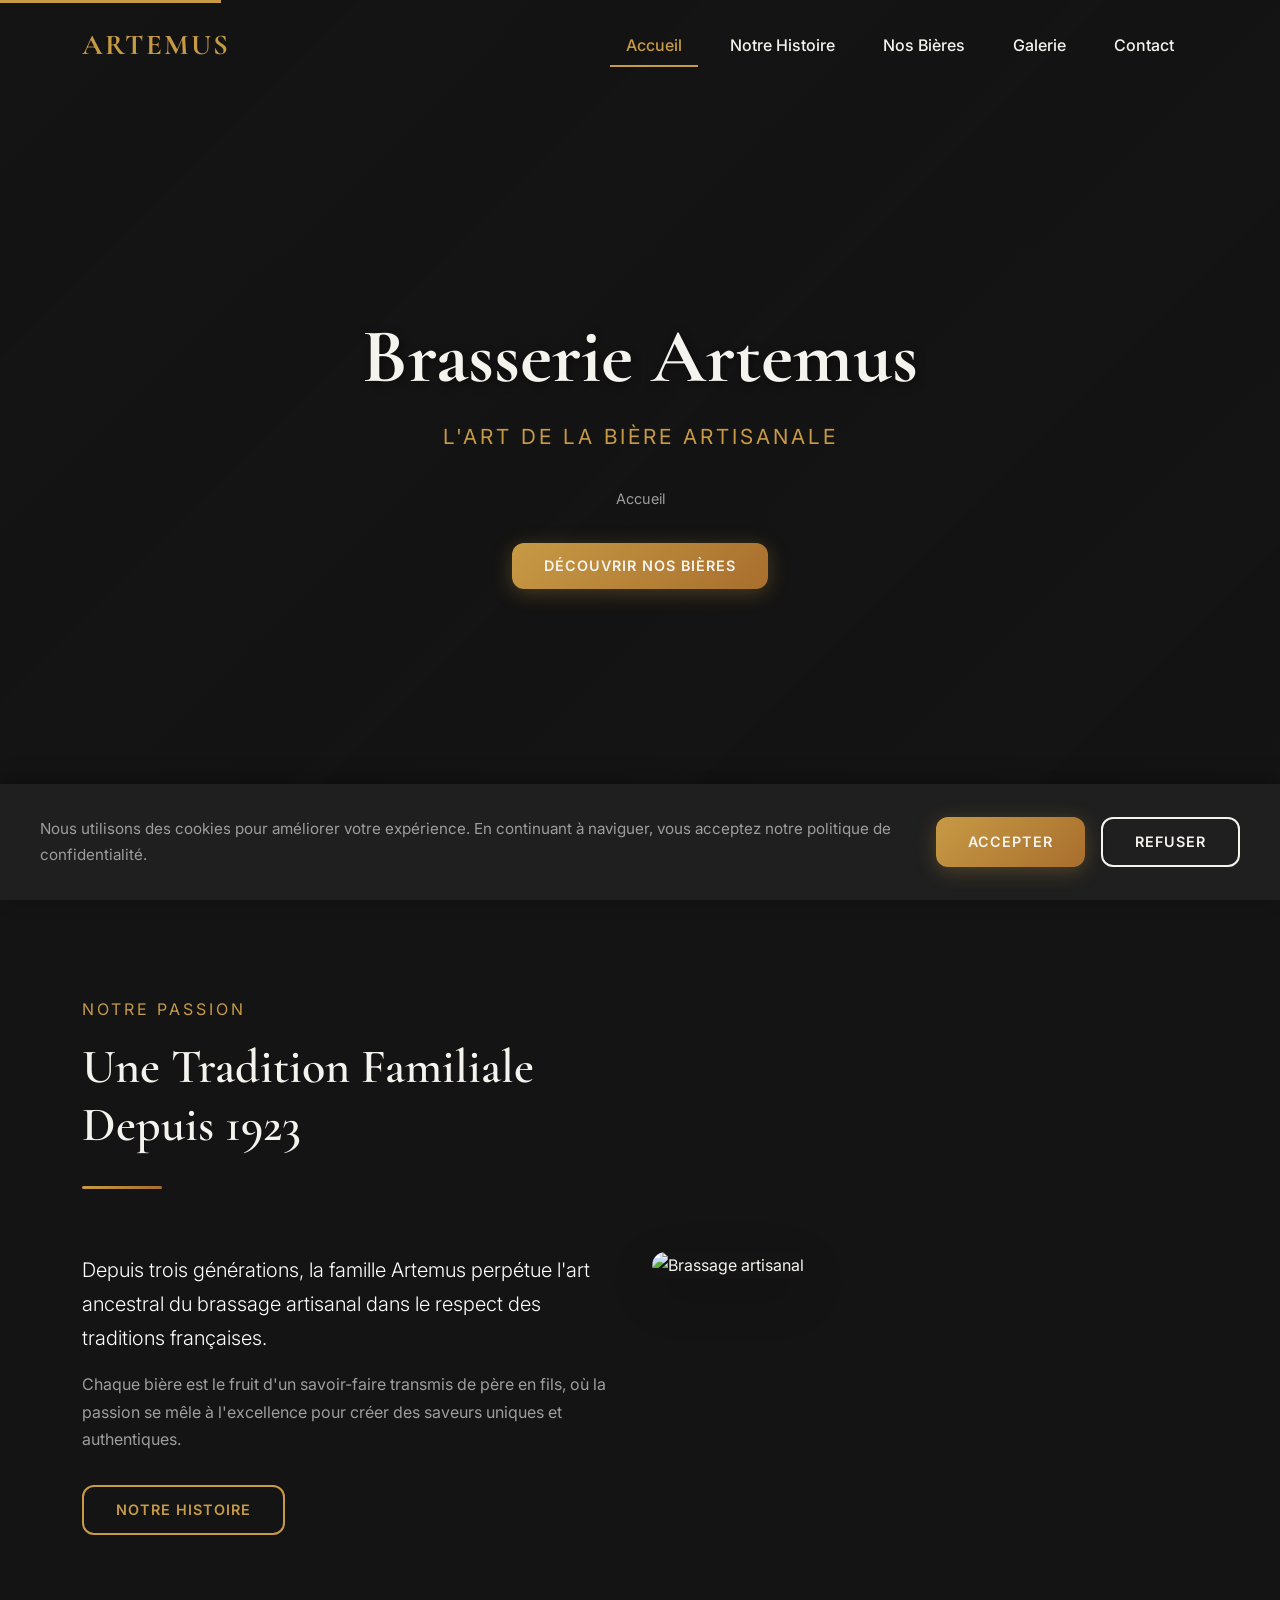
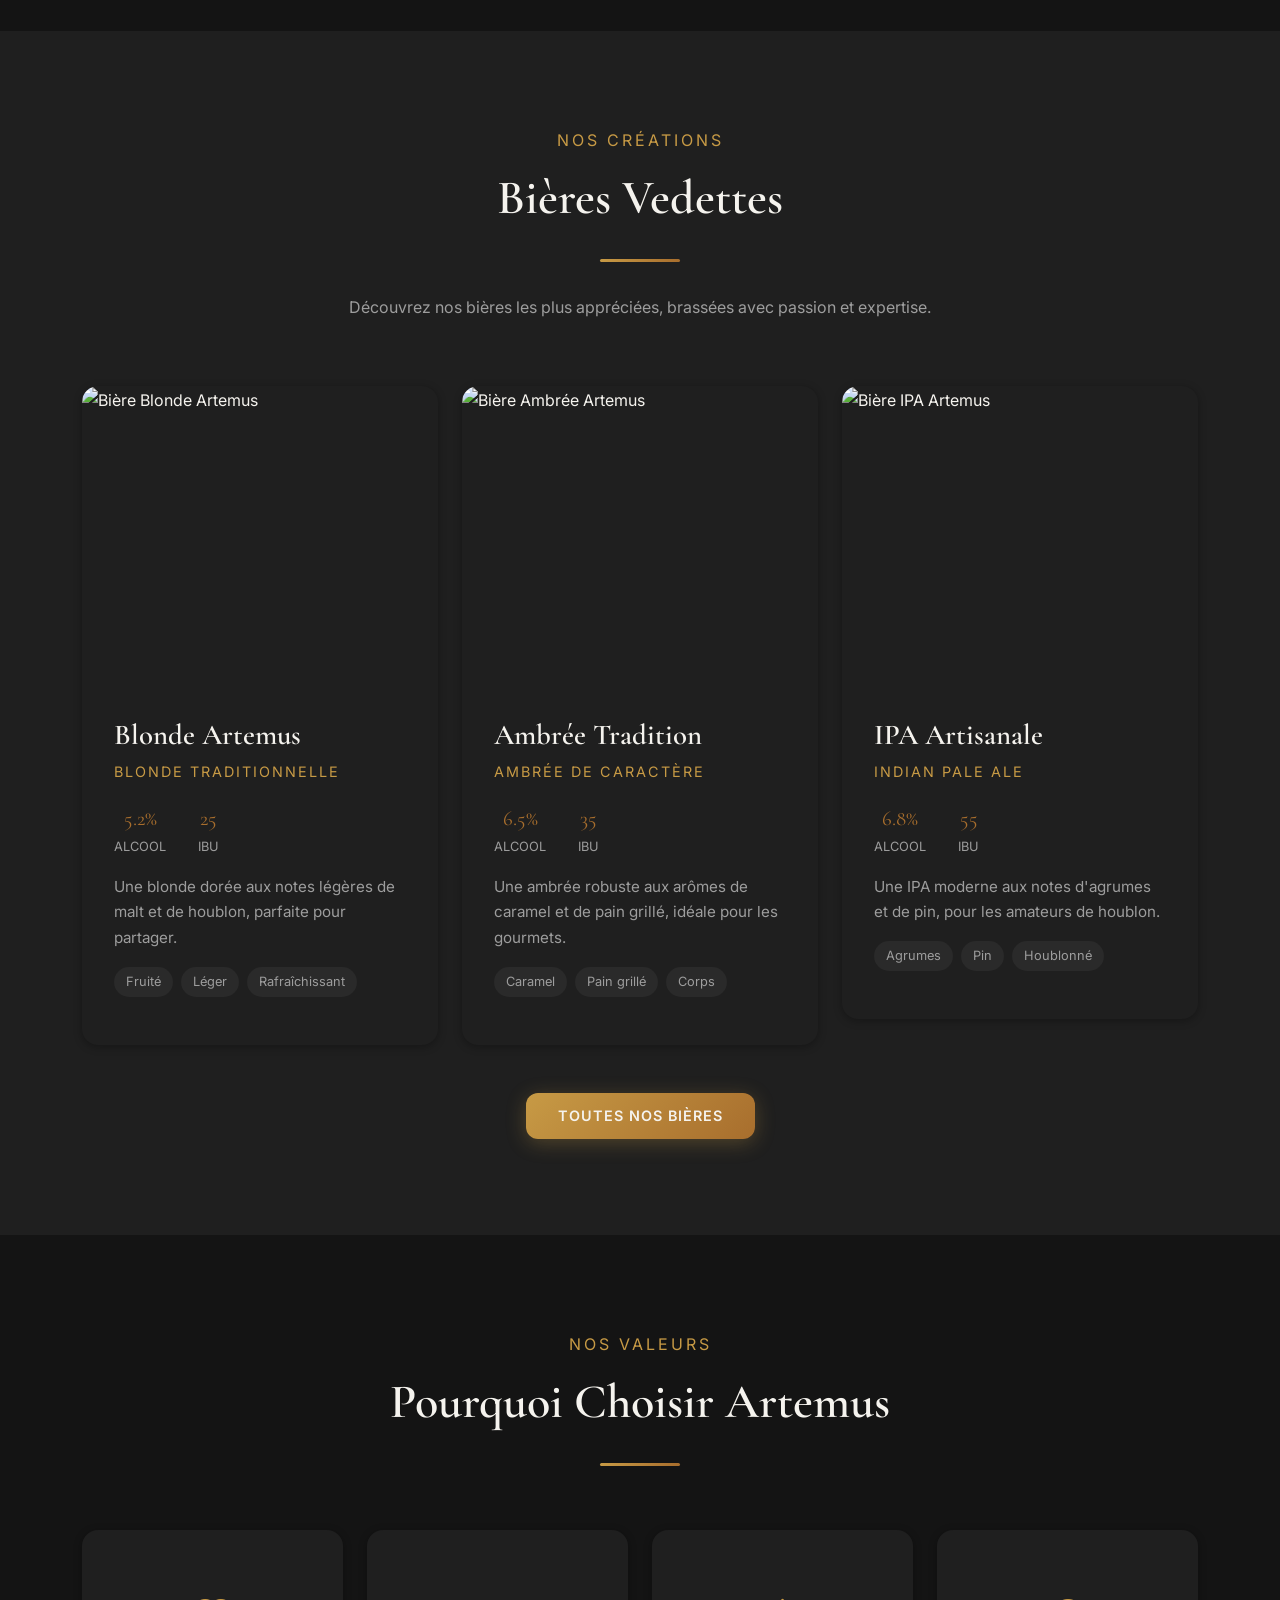
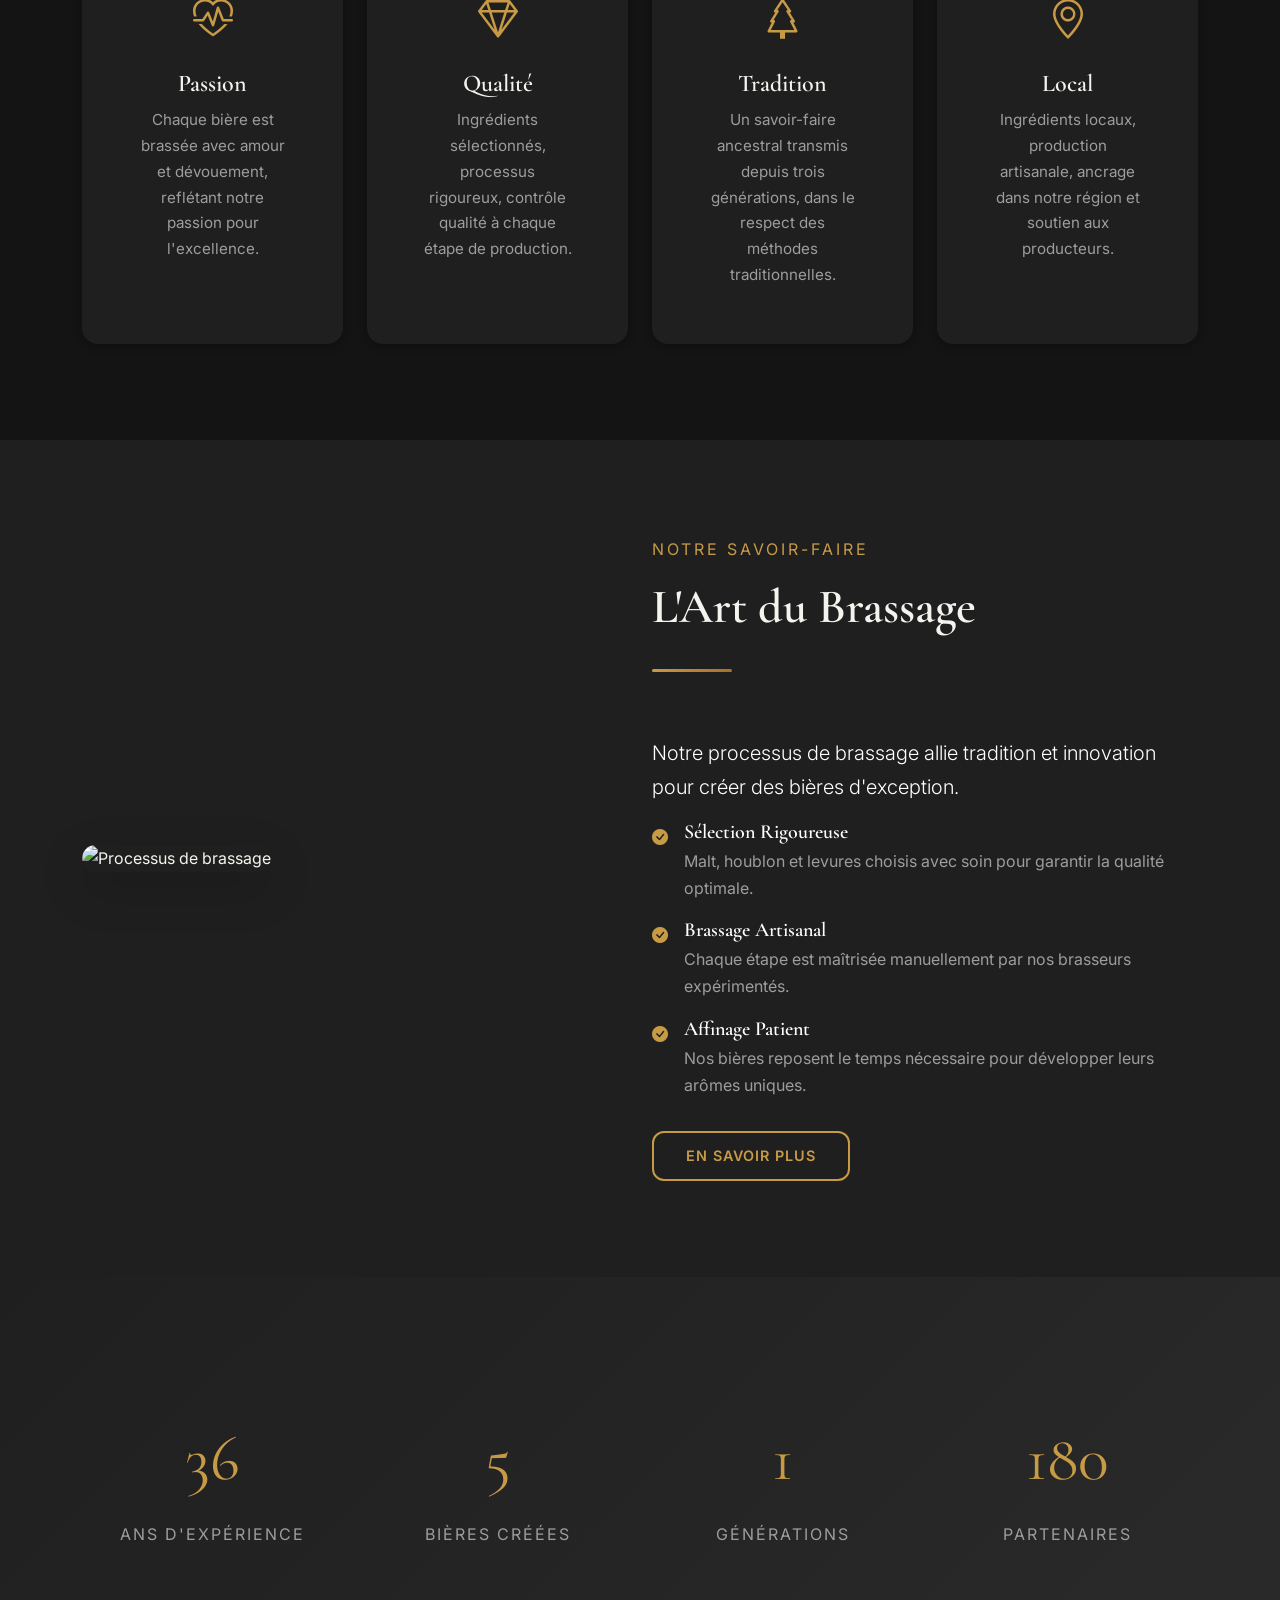
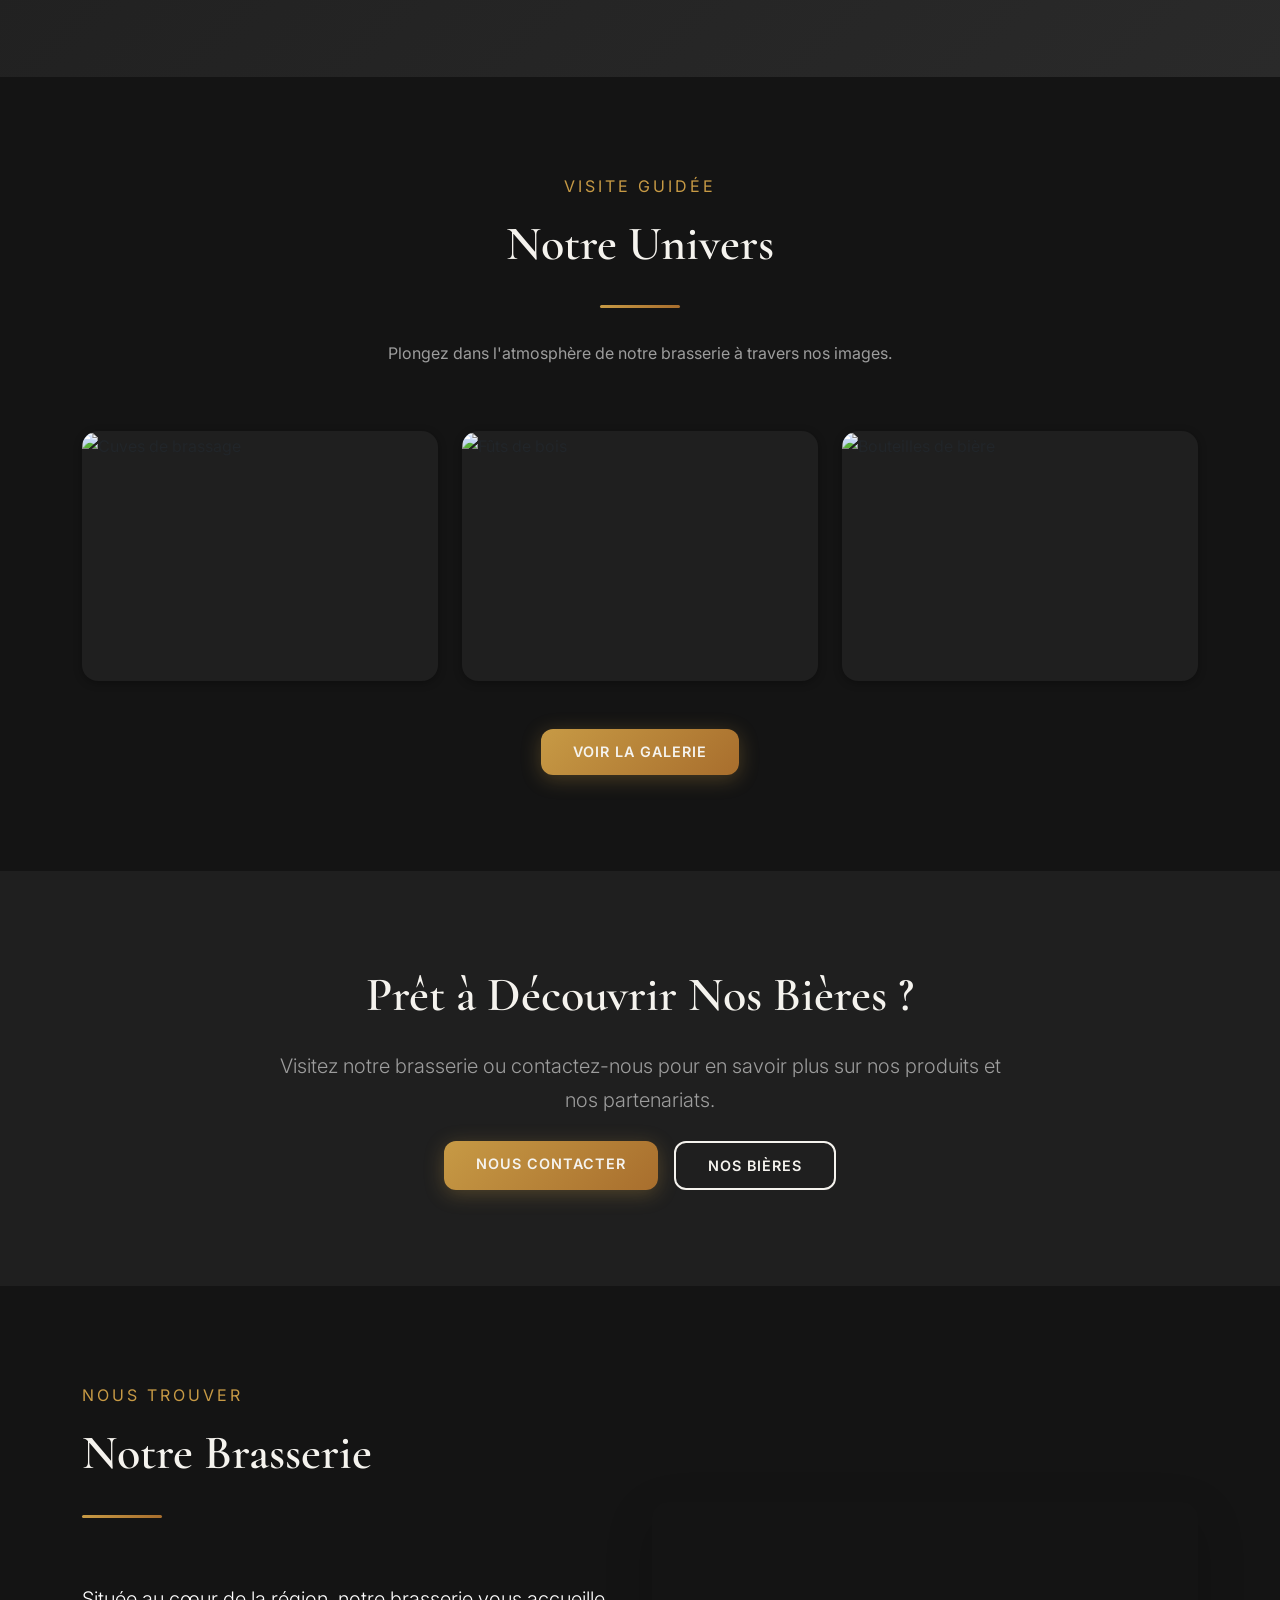
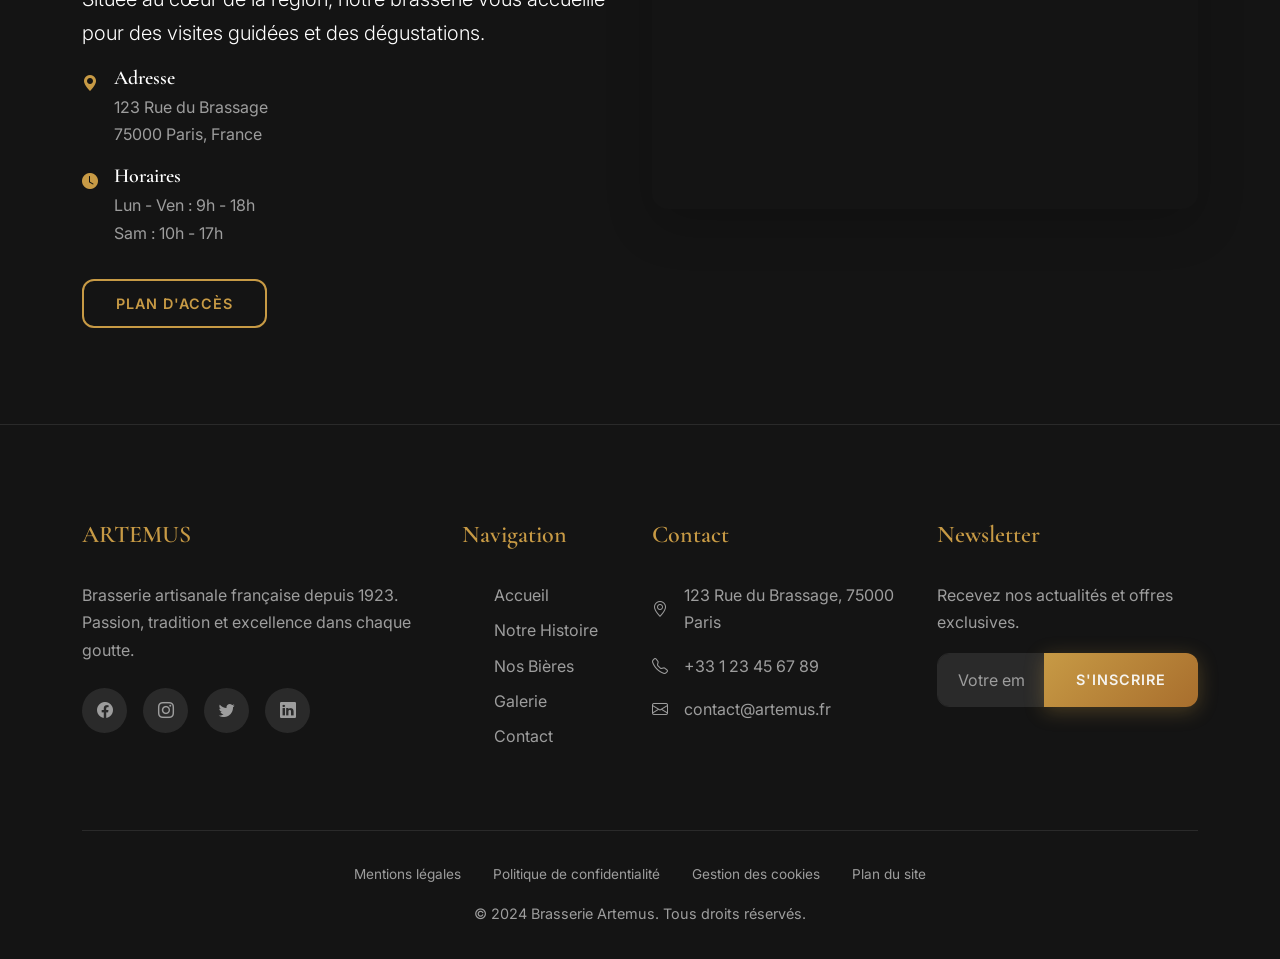
==== index.html @ e6c9dc38 "first commit" ====
<!DOCTYPE html>
<html lang="fr">
<head>
    <meta charset="UTF-8">
    <meta name="viewport" content="width=device-width, initial-scale=1.0">
    <meta name="description" content="Brasserie Artemus - Brasserie artisanale française familiale. Découvrez nos bières craft brassées avec passion depuis trois générations.">
    <meta name="keywords" content="brasserie artisanale, bière française, craft beer, bière artisanale, brasserie familiale">
    <meta name="author" content="Brasserie Artemus">
    
    <!-- Open Graph -->
    <meta property="og:title" content="Brasserie Artemus - L'Art de la Bière Artisanale">
    <meta property="og:description" content="Découvrez nos bières artisanales brassées avec passion depuis trois générations dans le respect de la tradition française.">
    <meta property="og:type" content="website">
    <meta property="og:url" content="https://www.brasserie-artemus.fr">
    <meta property="og:image" content="https://www.brasserie-artemus.fr/images/og-image.jpg">
    
    <!-- Twitter Card -->
    <meta name="twitter:card" content="summary_large_image">
    <meta name="twitter:title" content="Brasserie Artemus - L'Art de la Bière Artisanale">
    <meta name="twitter:description" content="Découvrez nos bières artisanales brassées avec passion depuis trois générations.">
    
    <title>Brasserie Artemus - L'Art de la Bière Artisanale</title>
    
    <!-- Google Fonts -->
    <link rel="preconnect" href="https://fonts.googleapis.com">
    <link rel="preconnect" href="https://fonts.gstatic.com" crossorigin>
    <link href="https://fonts.googleapis.com/css2?family=Cormorant+Garamond:wght@400;500;600;700&family=Inter:wght@300;400;500;600&display=swap" rel="stylesheet">
    
    <!-- Bootstrap 5 CSS -->
    <link href="https://cdn.jsdelivr.net/npm/bootstrap@5.3.2/dist/css/bootstrap.min.css" rel="stylesheet">
    
    <!-- Bootstrap Icons -->
    <link rel="stylesheet" href="https://cdn.jsdelivr.net/npm/bootstrap-icons@1.11.1/font/bootstrap-icons.css">
    
    <!-- AOS Animation Library -->
    <link href="https://unpkg.com/aos@2.3.1/dist/aos.css" rel="stylesheet">
    
    <!-- Custom CSS -->
    <link rel="stylesheet" href="css/styles.css">
</head>
<body>
    <!-- Skip to content for accessibility -->
    <a href="#main-content" class="skip-link">Aller au contenu principal</a>
    
    <!-- Loading Overlay -->
    <div class="loading-overlay">
        <div class="loading-spinner"></div>
    </div>
    
    <!-- Navigation -->
    <nav class="navbar navbar-expand-lg navbar-transparent">
        <div class="container">
            <a class="navbar-brand" href="index.html">ARTEMUS</a>
            <button class="navbar-toggler" type="button" data-bs-toggle="collapse" data-bs-target="#navbarNav" aria-controls="navbarNav" aria-expanded="false" aria-label="Toggle navigation">
                <i class="bi bi-list fs-2"></i>
            </button>
            <div class="collapse navbar-collapse" id="navbarNav">
                <ul class="navbar-nav ms-auto">
                    <li class="nav-item">
                        <a class="nav-link active" href="index.html">Accueil</a>
                    </li>
                    <li class="nav-item">
                        <a class="nav-link" href="pages/notre-histoire.html">Notre Histoire</a>
                    </li>
                    <li class="nav-item">
                        <a class="nav-link" href="pages/nos-bieres.html">Nos Bières</a>
                    </li>
                    <li class="nav-item">
                        <a class="nav-link" href="pages/galerie.html">Galerie</a>
                    </li>
                    <li class="nav-item">
                        <a class="nav-link" href="pages/contact.html">Contact</a>
                    </li>
                </ul>
            </div>
        </div>
    </nav>
    
    <!-- Hero Section -->
    <section class="hero" style="background-image: url('https://images.unsplash.com/photo-1558642452-9d2a7deb7f62?w=1920&q=80');" data-aos="fade-in">
        <div class="hero-overlay"></div>
        <div class="hero-content">
            <h1 class="hero-title" data-aos="fade-up" data-aos-delay="200">Brasserie Artemus</h1>
            <p class="hero-subtitle" data-aos="fade-up" data-aos-delay="400">L'Art de la Bière Artisanale</p>
            <div class="hero-breadcrumb" data-aos="fade-up" data-aos-delay="600">
                <span>Accueil</span>
            </div>
            <div data-aos="fade-up" data-aos-delay="800">
                <a href="pages/nos-bieres.html" class="btn btn-primary">Découvrir Nos Bières</a>
            </div>
        </div>
        <div class="scroll-indicator">
            <i class="bi bi-chevron-down"></i>
        </div>
    </section>
    
    <!-- Main Content -->
    <main id="main-content">
        
        <!-- Introduction Section -->
        <section class="section-dark" data-aos="fade-up">
            <div class="container">
                <div class="row align-items-center">
                    <div class="col-lg-6 mb-4 mb-lg-0">
                        <div class="section-header text-start">
                            <p class="section-subtitle">Notre Passion</p>
                            <h2 class="section-title">Une Tradition Familiale Depuis 1923</h2>
                            <div class="section-divider ms-0"></div>
                        </div>
                        <p class="lead text-white">Depuis trois générations, la famille Artemus perpétue l'art ancestral du brassage artisanal dans le respect des traditions françaises.</p>
                        <p>Chaque bière est le fruit d'un savoir-faire transmis de père en fils, où la passion se mêle à l'excellence pour créer des saveurs uniques et authentiques.</p>
                        <a href="pages/notre-histoire.html" class="btn btn-secondary mt-3">Notre Histoire</a>
                    </div>
                    <div class="col-lg-6">
                        <img src="https://images.unsplash.com/photo-1575037614874-2a4d6899c941?w=800&q=80" alt="Brassage artisanal" class="img-fluid rounded-4 shadow-lg" data-aos="fade-left">
                    </div>
                </div>
            </div>
        </section>
        
        <!-- Featured Beers Section -->
        <section class="section-secondary" data-aos="fade-up">
            <div class="container">
                <div class="section-header">
                    <p class="section-subtitle">Nos Créations</p>
                    <h2 class="section-title">Bières Vedettes</h2>
                    <div class="section-divider"></div>
                    <p>Découvrez nos bières les plus appréciées, brassées avec passion et expertise.</p>
                </div>
                
                <div class="row g-4">
                    <div class="col-md-6 col-lg-4" data-aos="fade-up" data-aos-delay="100">
                        <div class="beer-card">
                            <div class="beer-card-image">
                                <img src="https://images.unsplash.com/photo-1608270586620-248524c67de9?w=600&q=80" alt="Bière Blonde Artemus">
                            </div>
                            <div class="beer-card-content">
                                <h3 class="beer-name">Blonde Artemus</h3>
                                <p class="beer-style">Blonde Traditionnelle</p>
                                <div class="beer-stats">
                                    <div class="beer-stat">
                                        <div class="beer-stat-value">5.2%</div>
                                        <div class="beer-stat-label">Alcool</div>
                                    </div>
                                    <div class="beer-stat">
                                        <div class="beer-stat-value">25</div>
                                        <div class="beer-stat-label">IBU</div>
                                    </div>
                                </div>
                                <p class="beer-description">Une blonde dorée aux notes légères de malt et de houblon, parfaite pour partager.</p>
                                <div class="beer-flavor-profile">
                                    <span class="flavor-tag">Fruité</span>
                                    <span class="flavor-tag">Léger</span>
                                    <span class="flavor-tag">Rafraîchissant</span>
                                </div>
                            </div>
                        </div>
                    </div>
                    
                    <div class="col-md-6 col-lg-4" data-aos="fade-up" data-aos-delay="200">
                        <div class="beer-card">
                            <div class="beer-card-image">
                                <img src="https://images.unsplash.com/photo-1566633806327-68e152aaf26d?w=600&q=80" alt="Bière Ambrée Artemus">
                            </div>
                            <div class="beer-card-content">
                                <h3 class="beer-name">Ambrée Tradition</h3>
                                <p class="beer-style">Ambrée de Caractère</p>
                                <div class="beer-stats">
                                    <div class="beer-stat">
                                        <div class="beer-stat-value">6.5%</div>
                                        <div class="beer-stat-label">Alcool</div>
                                    </div>
                                    <div class="beer-stat">
                                        <div class="beer-stat-value">35</div>
                                        <div class="beer-stat-label">IBU</div>
                                    </div>
                                </div>
                                <p class="beer-description">Une ambrée robuste aux arômes de caramel et de pain grillé, idéale pour les gourmets.</p>
                                <div class="beer-flavor-profile">
                                    <span class="flavor-tag">Caramel</span>
                                    <span class="flavor-tag">Pain grillé</span>
                                    <span class="flavor-tag">Corps</span>
                                </div>
                            </div>
                        </div>
                    </div>
                    
                    <div class="col-md-6 col-lg-4" data-aos="fade-up" data-aos-delay="300">
                        <div class="beer-card">
                            <div class="beer-card-image">
                                <img src="https://images.unsplash.com/photo-1535958636474-b021ee887b13?w=600&q=80" alt="Bière IPA Artemus">
                            </div>
                            <div class="beer-card-content">
                                <h3 class="beer-name">IPA Artisanale</h3>
                                <p class="beer-style">Indian Pale Ale</p>
                                <div class="beer-stats">
                                    <div class="beer-stat">
                                        <div class="beer-stat-value">6.8%</div>
                                        <div class="beer-stat-label">Alcool</div>
                                    </div>
                                    <div class="beer-stat">
                                        <div class="beer-stat-value">55</div>
                                        <div class="beer-stat-label">IBU</div>
                                    </div>
                                </div>
                                <p class="beer-description">Une IPA moderne aux notes d'agrumes et de pin, pour les amateurs de houblon.</p>
                                <div class="beer-flavor-profile">
                                    <span class="flavor-tag">Agrumes</span>
                                    <span class="flavor-tag">Pin</span>
                                    <span class="flavor-tag">Houblonné</span>
                                </div>
                            </div>
                        </div>
                    </div>
                </div>
                
                <div class="text-center mt-5">
                    <a href="pages/nos-bieres.html" class="btn btn-primary">Toutes Nos Bières</a>
                </div>
            </div>
        </section>
        
        <!-- Why Choose Us Section -->
        <section class="section-dark" data-aos="fade-up">
            <div class="container">
                <div class="section-header">
                    <p class="section-subtitle">Nos Valeurs</p>
                    <h2 class="section-title">Pourquoi Choisir Artemus</h2>
                    <div class="section-divider"></div>
                </div>
                
                <div class="row g-4">
                    <div class="col-md-6 col-lg-3" data-aos="fade-up" data-aos-delay="100">
                        <div class="card h-100 text-center p-4">
                            <div class="card-body">
                                <div class="mb-3">
                                    <i class="bi bi-heart-pulse fs-1" style="color: var(--accent-gold);"></i>
                                </div>
                                <h4 class="card-title">Passion</h4>
                                <p class="card-text">Chaque bière est brassée avec amour et dévouement, reflétant notre passion pour l'excellence.</p>
                            </div>
                        </div>
                    </div>
                    
                    <div class="col-md-6 col-lg-3" data-aos="fade-up" data-aos-delay="200">
                        <div class="card h-100 text-center p-4">
                            <div class="card-body">
                                <div class="mb-3">
                                    <i class="bi bi-gem fs-1" style="color: var(--accent-gold);"></i>
                                </div>
                                <h4 class="card-title">Qualité</h4>
                                <p class="card-text">Ingrédients sélectionnés, processus rigoureux, contrôle qualité à chaque étape de production.</p>
                            </div>
                        </div>
                    </div>
                    
                    <div class="col-md-6 col-lg-3" data-aos="fade-up" data-aos-delay="300">
                        <div class="card h-100 text-center p-4">
                            <div class="card-body">
                                <div class="mb-3">
                                    <i class="bi bi-tree fs-1" style="color: var(--accent-gold);"></i>
                                </div>
                                <h4 class="card-title">Tradition</h4>
                                <p class="card-text">Un savoir-faire ancestral transmis depuis trois générations, dans le respect des méthodes traditionnelles.</p>
                            </div>
                        </div>
                    </div>
                    
                    <div class="col-md-6 col-lg-3" data-aos="fade-up" data-aos-delay="400">
                        <div class="card h-100 text-center p-4">
                            <div class="card-body">
                                <div class="mb-3">
                                    <i class="bi bi-geo-alt fs-1" style="color: var(--accent-gold);"></i>
                                </div>
                                <h4 class="card-title">Local</h4>
                                <p class="card-text">Ingrédients locaux, production artisanale, ancrage dans notre région et soutien aux producteurs.</p>
                            </div>
                        </div>
                    </div>
                </div>
            </div>
        </section>
        
        <!-- Brewing Process Section -->
        <section class="section-secondary" data-aos="fade-up">
            <div class="container">
                <div class="row align-items-center">
                    <div class="col-lg-6 order-2 order-lg-1">
                        <img src="https://images.unsplash.com/photo-1558642452-9d2a7deb7f62?w=800&q=80" alt="Processus de brassage" class="img-fluid rounded-4 shadow-lg" data-aos="fade-right">
                    </div>
                    <div class="col-lg-6 order-1 order-lg-2 mb-4 mb-lg-0">
                        <div class="section-header text-start">
                            <p class="section-subtitle">Notre Savoir-Faire</p>
                            <h2 class="section-title">L'Art du Brassage</h2>
                            <div class="section-divider ms-0"></div>
                        </div>
                        <p class="lead text-white">Notre processus de brassage allie tradition et innovation pour créer des bières d'exception.</p>
                        <div class="d-flex align-items-start mb-3">
                            <i class="bi bi-check-circle-fill me-3 mt-1" style="color: var(--accent-gold);"></i>
                            <div>
                                <h5 class="text-white mb-1">Sélection Rigoureuse</h5>
                                <p class="mb-0">Malt, houblon et levures choisis avec soin pour garantir la qualité optimale.</p>
                            </div>
                        </div>
                        <div class="d-flex align-items-start mb-3">
                            <i class="bi bi-check-circle-fill me-3 mt-1" style="color: var(--accent-gold);"></i>
                            <div>
                                <h5 class="text-white mb-1">Brassage Artisanal</h5>
                                <p class="mb-0">Chaque étape est maîtrisée manuellement par nos brasseurs expérimentés.</p>
                            </div>
                        </div>
                        <div class="d-flex align-items-start mb-3">
                            <i class="bi bi-check-circle-fill me-3 mt-1" style="color: var(--accent-gold);"></i>
                            <div>
                                <h5 class="text-white mb-1">Affinage Patient</h5>
                                <p class="mb-0">Nos bières reposent le temps nécessaire pour développer leurs arômes uniques.</p>
                            </div>
                        </div>
                        <a href="pages/notre-histoire.html" class="btn btn-secondary mt-3">En Savoir Plus</a>
                    </div>
                </div>
            </div>
        </section>
        
        <!-- Statistics Section -->
        <section class="stats-section" data-aos="fade-up">
            <div class="container">
                <div class="row g-4">
                    <div class="col-6 col-md-3">
                        <div class="stat-item" data-aos="fade-up" data-aos-delay="100">
                            <div class="stat-number" data-target="100">0</div>
                            <div class="stat-label">Ans d'Expérience</div>
                        </div>
                    </div>
                    <div class="col-6 col-md-3">
                        <div class="stat-item" data-aos="fade-up" data-aos-delay="200">
                            <div class="stat-number" data-target="15">0</div>
                            <div class="stat-label">Bières Créées</div>
                        </div>
                    </div>
                    <div class="col-6 col-md-3">
                        <div class="stat-item" data-aos="fade-up" data-aos-delay="300">
                            <div class="stat-number" data-target="3">0</div>
                            <div class="stat-label">Générations</div>
                        </div>
                    </div>
                    <div class="col-6 col-md-3">
                        <div class="stat-item" data-aos="fade-up" data-aos-delay="400">
                            <div class="stat-number" data-target="500">0</div>
                            <div class="stat-label">Partenaires</div>
                        </div>
                    </div>
                </div>
            </div>
        </section>
        
        <!-- Gallery Preview Section -->
        <section class="section-dark" data-aos="fade-up">
            <div class="container">
                <div class="section-header">
                    <p class="section-subtitle">Visite Guidée</p>
                    <h2 class="section-title">Notre Univers</h2>
                    <div class="section-divider"></div>
                    <p>Plongez dans l'atmosphère de notre brasserie à travers nos images.</p>
                </div>
                
                <div class="row g-4">
                    <div class="col-md-6 col-lg-4" data-aos="fade-up" data-aos-delay="100">
                        <div class="card">
                            <div class="card-img-wrapper">
                                <img src="https://images.unsplash.com/photo-1559526324-4b87b5e36e44?w=600&q=80" alt="Cuves de brassage" class="card-img-top">
                                <div class="card-overlay"></div>
                            </div>
                        </div>
                    </div>
                    <div class="col-md-6 col-lg-4" data-aos="fade-up" data-aos-delay="200">
                        <div class="card">
                            <div class="card-img-wrapper">
                                <img src="https://images.unsplash.com/photo-1575037614874-2a4d6899c941?w=600&q=80" alt="Fûts de bois" class="card-img-top">
                                <div class="card-overlay"></div>
                            </div>
                        </div>
                    </div>
                    <div class="col-md-6 col-lg-4" data-aos="fade-up" data-aos-delay="300">
                        <div class="card">
                            <div class="card-img-wrapper">
                                <img src="https://images.unsplash.com/photo-1608270586620-248524c67de9?w=600&q=80" alt="Bouteilles de bière" class="card-img-top">
                                <div class="card-overlay"></div>
                            </div>
                        </div>
                    </div>
                </div>
                
                <div class="text-center mt-5">
                    <a href="pages/galerie.html" class="btn btn-primary">Voir la Galerie</a>
                </div>
            </div>
        </section>
        
        <!-- CTA Section -->
        <section class="section-secondary" data-aos="fade-up">
            <div class="container">
                <div class="row justify-content-center">
                    <div class="col-lg-8 text-center">
                        <h2 class="section-title mb-4">Prêt à Découvrir Nos Bières ?</h2>
                        <p class="lead mb-4">Visitez notre brasserie ou contactez-nous pour en savoir plus sur nos produits et nos partenariats.</p>
                        <div class="d-flex flex-wrap gap-3 justify-content-center">
                            <a href="pages/contact.html" class="btn btn-primary">Nous Contacter</a>
                            <a href="pages/nos-bieres.html" class="btn btn-outline">Nos Bières</a>
                        </div>
                    </div>
                </div>
            </div>
        </section>
        
        <!-- Location Preview Section -->
        <section class="section-dark" data-aos="fade-up">
            <div class="container">
                <div class="row align-items-center">
                    <div class="col-lg-6 mb-4 mb-lg-0">
                        <div class="section-header text-start">
                            <p class="section-subtitle">Nous Trouver</p>
                            <h2 class="section-title">Notre Brasserie</h2>
                            <div class="section-divider ms-0"></div>
                        </div>
                        <p class="lead text-white">Située au cœur de la région, notre brasserie vous accueille pour des visites guidées et des dégustations.</p>
                        <div class="d-flex align-items-start mb-3">
                            <i class="bi bi-geo-alt-fill me-3 mt-1" style="color: var(--accent-gold);"></i>
                            <div>
                                <h5 class="text-white mb-1">Adresse</h5>
                                <p class="mb-0">123 Rue du Brassage<br>75000 Paris, France</p>
                            </div>
                        </div>
                        <div class="d-flex align-items-start mb-3">
                            <i class="bi bi-clock-fill me-3 mt-1" style="color: var(--accent-gold);"></i>
                            <div>
                                <h5 class="text-white mb-1">Horaires</h5>
                                <p class="mb-0">Lun - Ven : 9h - 18h<br>Sam : 10h - 17h</p>
                            </div>
                        </div>
                        <a href="pages/contact.html" class="btn btn-secondary mt-3">Plan d'Accès</a>
                    </div>
                    <div class="col-lg-6">
                        <div class="ratio ratio-16x9 rounded-4 overflow-hidden shadow-lg">
                            <iframe src="https://www.google.com/maps/embed?pb=!1m18!1m12!1m3!1d2624.9916256937595!2d2.292292615509614!3d48.85837007928746!2m3!1f0!2f0!3f0!3m2!1i1024!2i768!4f13.1!3m3!1m2!1s0x47e66e2964e34e2d%3A0x8ddca9ee380ef7e0!2sTour%20Eiffel!5e0!3m2!1sfr!2sfr!4v1635959481000!5m2!1sfr!2sfr" style="border:0;" allowfullscreen="" loading="lazy"></iframe>
                        </div>
                    </div>
                </div>
            </div>
        </section>
        
    </main>
    
    <!-- Footer -->
    <footer class="footer">
        <div class="container">
            <div class="row g-4">
                <div class="col-lg-4">
                    <h3 class="footer-title">ARTEMUS</h3>
                    <p>Brasserie artisanale française depuis 1923. Passion, tradition et excellence dans chaque goutte.</p>
                    <div class="social-icons mt-4">
                        <a href="#" class="social-icon" aria-label="Facebook">
                            <i class="bi bi-facebook"></i>
                        </a>
                        <a href="#" class="social-icon" aria-label="Instagram">
                            <i class="bi bi-instagram"></i>
                        </a>
                        <a href="#" class="social-icon" aria-label="Twitter">
                            <i class="bi bi-twitter"></i>
                        </a>
                        <a href="#" class="social-icon" aria-label="LinkedIn">
                            <i class="bi bi-linkedin"></i>
                        </a>
                    </div>
                </div>
                
                <div class="col-lg-2 col-md-4">
                    <h4 class="footer-title">Navigation</h4>
                    <ul class="footer-links">
                        <li><a href="index.html">Accueil</a></li>
                        <li><a href="pages/notre-histoire.html">Notre Histoire</a></li>
                        <li><a href="pages/nos-bieres.html">Nos Bières</a></li>
                        <li><a href="pages/galerie.html">Galerie</a></li>
                        <li><a href="pages/contact.html">Contact</a></li>
                    </ul>
                </div>
                
                <div class="col-lg-3 col-md-4">
                    <h4 class="footer-title">Contact</h4>
                    <div class="footer-contact-item">
                        <i class="bi bi-geo-alt"></i>
                        <span>123 Rue du Brassage, 75000 Paris</span>
                    </div>
                    <div class="footer-contact-item">
                        <i class="bi bi-telephone"></i>
                        <span>+33 1 23 45 67 89</span>
                    </div>
                    <div class="footer-contact-item">
                        <i class="bi bi-envelope"></i>
                        <span>contact@artemus.fr</span>
                    </div>
                </div>
                
                <div class="col-lg-3 col-md-4">
                    <h4 class="footer-title">Newsletter</h4>
                    <p>Recevez nos actualités et offres exclusives.</p>
                    <form class="mt-3">
                        <div class="input-group">
                            <input type="email" class="form-control" placeholder="Votre email" required>
                            <button class="btn btn-primary" type="submit">S'inscrire</button>
                        </div>
                    </form>
                </div>
            </div>
            
            <div class="footer-bottom">
                <div class="footer-legal-links">
                    <a href="pages/mentions-legales.html">Mentions légales</a>
                    <a href="pages/politique-confidentialite.html">Politique de confidentialité</a>
                    <a href="pages/gestion-cookies.html">Gestion des cookies</a>
                    <a href="pages/plan-site.html">Plan du site</a>
                </div>
                <p>&copy; 2024 Brasserie Artemus. Tous droits réservés.</p>
            </div>
        </div>
    </footer>
    
    <!-- Cookie Consent Banner -->
    <div class="cookie-consent">
        <div class="cookie-consent-content">
            <div class="cookie-consent-text">
                <p>Nous utilisons des cookies pour améliorer votre expérience. En continuant à naviguer, vous acceptez notre politique de confidentialité.</p>
            </div>
            <div class="cookie-consent-buttons">
                <button class="btn btn-primary cookie-accept">Accepter</button>
                <button class="btn btn-outline cookie-decline">Refuser</button>
            </div>
        </div>
    </div>
    
    <!-- Scroll to Top Button -->
    <button class="scroll-to-top" aria-label="Retour en haut">
        <i class="bi bi-arrow-up"></i>
    </button>
    
    <!-- Bootstrap 5 JS -->
    <script src="https://cdn.jsdelivr.net/npm/bootstrap@5.3.2/dist/js/bootstrap.bundle.min.js"></script>
    
    <!-- AOS Animation Library -->
    <script src="https://unpkg.com/aos@2.3.1/dist/aos.js"></script>
    
    <!-- Initialize AOS -->
    <script>
        AOS.init({
            duration: 800,
            easing: 'ease-in-out',
            once: true,
            offset: 100
        });
    </script>
    
    <!-- Custom JS -->
    <script src="js/main.js"></script>
</body>
</html>
---- css/styles.css ----
/* ===================================
   BRASSERIE ARTEMUS - MAIN STYLES
   =================================== */

/* ===================================
   CSS VARIABLES
   =================================== */
:root {
    /* Colors */
    --bg-primary: #141414;
    --bg-secondary: #1F1F1F;
    --bg-tertiary: #2A2A2A;
    --accent-gold: #C79A45;
    --accent-copper: #A86E2D;
    --accent-olive: #4A5D3E;
    --text-primary: #F5F3EE;
    --text-muted: #9D9D9D;
    --text-dark: #1A1A1A;
    
    /* Typography */
    --font-heading: 'Cormorant Garamond', serif;
    --font-body: 'Inter', sans-serif;
    
    /* Spacing */
    --spacing-xs: 0.5rem;
    --spacing-sm: 1rem;
    --spacing-md: 2rem;
    --spacing-lg: 4rem;
    --spacing-xl: 6rem;
    
    /* Border Radius */
    --radius-sm: 8px;
    --radius-md: 12px;
    --radius-lg: 16px;
    
    /* Transitions */
    --transition-fast: 0.2s ease;
    --transition-normal: 0.3s ease;
    --transition-slow: 0.5s ease;
    
    /* Shadows */
    --shadow-sm: 0 2px 8px rgba(0, 0, 0, 0.3);
    --shadow-md: 0 4px 16px rgba(0, 0, 0, 0.4);
    --shadow-lg: 0 8px 32px rgba(0, 0, 0, 0.5);
    --shadow-gold: 0 4px 20px rgba(199, 154, 69, 0.3);
}

/* ===================================
   BASE STYLES
   =================================== */
* {
    margin: 0;
    padding: 0;
    box-sizing: border-box;
}

html {
    scroll-behavior: smooth;
}

body {
    font-family: var(--font-body);
    background-color: var(--bg-primary);
    color: var(--text-primary);
    line-height: 1.7;
    font-size: 16px;
    overflow-x: hidden;
}

/* ===================================
   TYPOGRAPHY
   =================================== */
h1, h2, h3, h4, h5, h6 {
    font-family: var(--font-heading);
    font-weight: 600;
    line-height: 1.2;
    color: var(--text-primary);
}

h1 {
    font-size: clamp(2.5rem, 5vw, 4.5rem);
    margin-bottom: var(--spacing-sm);
}

h2 {
    font-size: clamp(2rem, 4vw, 3.5rem);
    margin-bottom: var(--spacing-md);
}

h3 {
    font-size: clamp(1.5rem, 3vw, 2.5rem);
    margin-bottom: var(--spacing-sm);
}

h4 {
    font-size: clamp(1.25rem, 2.5vw, 2rem);
    margin-bottom: var(--spacing-xs);
}

p {
    margin-bottom: var(--spacing-sm);
    color: var(--text-muted);
}

a {
    color: var(--accent-gold);
    text-decoration: none;
    transition: color var(--transition-normal);
}

a:hover {
    color: var(--accent-copper);
}

/* ===================================
   NAVIGATION
   =================================== */
.navbar {
    position: fixed;
    top: 0;
    left: 0;
    right: 0;
    z-index: 1000;
    padding: var(--spacing-sm) var(--spacing-md);
    transition: background-color var(--transition-normal), 
                padding var(--transition-normal),
                box-shadow var(--transition-normal);
}

.navbar-transparent {
    background-color: transparent;
}

.navbar-scrolled {
    background-color: rgba(20, 20, 20, 0.95);
    backdrop-filter: blur(10px);
    padding: var(--spacing-xs) var(--spacing-md);
    box-shadow: var(--shadow-md);
}

.navbar-brand {
    font-family: var(--font-heading);
    font-size: 1.8rem;
    font-weight: 700;
    color: var(--accent-gold) !important;
    letter-spacing: 2px;
}

.navbar-brand:hover {
    color: var(--accent-copper) !important;
}

.navbar-nav .nav-link {
    font-family: var(--font-body);
    font-size: 1rem;
    font-weight: 500;
    color: var(--text-primary) !important;
    padding: var(--spacing-xs) var(--spacing-sm) !important;
    margin: 0 var(--spacing-xs);
    position: relative;
    transition: color var(--transition-normal);
}

.navbar-nav .nav-link::after {
    content: '';
    position: absolute;
    bottom: 0;
    left: 50%;
    width: 0;
    height: 2px;
    background-color: var(--accent-gold);
    transition: width var(--transition-normal), 
                left var(--transition-normal);
}

.navbar-nav .nav-link:hover::after,
.navbar-nav .nav-link.active::after {
    width: 100%;
    left: 0;
}

.navbar-nav .nav-link:hover,
.navbar-nav .nav-link.active {
    color: var(--accent-gold) !important;
}

.navbar-toggler {
    border: none;
    padding: var(--spacing-xs);
    color: var(--accent-gold);
}

.navbar-toggler:focus {
    box-shadow: none;
    outline: none;
}

/* Mobile Menu */
.navbar-collapse {
    background-color: var(--bg-secondary);
    border-radius: var(--radius-md);
    padding: var(--spacing-md);
    margin-top: var(--spacing-sm);
}

@media (min-width: 992px) {
    .navbar-collapse {
        background-color: transparent;
        border-radius: 0;
        padding: 0;
        margin-top: 0;
    }
}

/* ===================================
   HERO SECTION
   =================================== */
.hero {
    position: relative;
    min-height: 100vh;
    display: flex;
    align-items: center;
    justify-content: center;
    overflow: hidden;
    background-size: cover;
    background-position: center;
    background-attachment: fixed;
}

.hero-overlay {
    position: absolute;
    top: 0;
    left: 0;
    right: 0;
    bottom: 0;
    background: linear-gradient(135deg, 
                rgba(20, 20, 20, 0.85) 0%, 
                rgba(20, 20, 20, 0.7) 50%,
                rgba(20, 20, 20, 0.85) 100%);
    z-index: 1;
}

.hero-content {
    position: relative;
    z-index: 2;
    text-align: center;
    padding: var(--spacing-lg);
    max-width: 900px;
}

.hero-title {
    font-family: var(--font-heading);
    font-size: clamp(2.5rem, 6vw, 5rem);
    font-weight: 700;
    color: var(--text-primary);
    margin-bottom: var(--spacing-sm);
    text-shadow: 2px 2px 8px rgba(0, 0, 0, 0.5);
}

.hero-subtitle {
    font-size: clamp(1rem, 2vw, 1.3rem);
    color: var(--accent-gold);
    margin-bottom: var(--spacing-md);
    letter-spacing: 3px;
    text-transform: uppercase;
}

.hero-breadcrumb {
    font-size: 0.9rem;
    color: var(--text-muted);
    margin-bottom: var(--spacing-md);
}

.hero-breadcrumb a {
    color: var(--text-muted);
}

.hero-breadcrumb a:hover {
    color: var(--accent-gold);
}

/* Scroll Indicator */
.scroll-indicator {
    position: absolute;
    bottom: var(--spacing-lg);
    left: 50%;
    transform: translateX(-50%);
    z-index: 2;
    animation: bounce 2s infinite;
}

.scroll-indicator svg {
    width: 30px;
    height: 30px;
    color: var(--accent-gold);
}

@keyframes bounce {
    0%, 20%, 50%, 80%, 100% {
        transform: translateX(-50%) translateY(0);
    }
    40% {
        transform: translateX(-50%) translateY(-10px);
    }
    60% {
        transform: translateX(-50%) translateY(-5px);
    }
}

/* ===================================
   SECTIONS
   =================================== */
section {
    padding: var(--spacing-xl) var(--spacing-md);
}

.section-dark {
    background-color: var(--bg-primary);
}

.section-secondary {
    background-color: var(--bg-secondary);
}

.section-tertiary {
    background-color: var(--bg-tertiary);
}

.section-header {
    text-align: center;
    margin-bottom: var(--spacing-lg);
}

.section-title {
    font-family: var(--font-heading);
    font-size: clamp(2rem, 4vw, 3rem);
    color: var(--text-primary);
    margin-bottom: var(--spacing-sm);
}

.section-subtitle {
    font-size: 1rem;
    color: var(--accent-gold);
    text-transform: uppercase;
    letter-spacing: 3px;
    margin-bottom: var(--spacing-sm);
}

.section-divider {
    width: 80px;
    height: 3px;
    background: linear-gradient(90deg, var(--accent-gold), var(--accent-copper));
    margin: var(--spacing-md) auto;
    border-radius: 2px;
}

/* ===================================
   BUTTONS
   =================================== */
.btn {
    font-family: var(--font-body);
    font-weight: 600;
    padding: 12px 32px;
    border-radius: var(--radius-md);
    border: none;
    cursor: pointer;
    transition: all var(--transition-normal);
    text-transform: uppercase;
    letter-spacing: 1px;
    font-size: 0.9rem;
}

.btn-primary {
    background: linear-gradient(135deg, var(--accent-gold), var(--accent-copper));
    color: var(--text-primary);
    box-shadow: var(--shadow-gold);
}

.btn-primary:hover {
    transform: translateY(-3px);
    box-shadow: 0 6px 25px rgba(199, 154, 69, 0.5);
    color: var(--text-primary);
}

.btn-secondary {
    background-color: transparent;
    border: 2px solid var(--accent-gold);
    color: var(--accent-gold);
}

.btn-secondary:hover {
    background-color: var(--accent-gold);
    color: var(--text-primary);
    transform: translateY(-3px);
}

.btn-outline {
    background-color: transparent;
    border: 2px solid var(--text-primary);
    color: var(--text-primary);
}

.btn-outline:hover {
    background-color: var(--text-primary);
    color: var(--bg-primary);
}

/* ===================================
   CARDS
   =================================== */
.card {
    background-color: var(--bg-secondary);
    border: none;
    border-radius: var(--radius-lg);
    overflow: hidden;
    transition: all var(--transition-normal);
    box-shadow: var(--shadow-sm);
}

.card:hover {
    transform: translateY(-10px);
    box-shadow: var(--shadow-lg);
}

.card-img-wrapper {
    position: relative;
    overflow: hidden;
    height: 250px;
}

.card-img-top {
    width: 100%;
    height: 100%;
    object-fit: cover;
    transition: transform var(--transition-slow);
}

.card:hover .card-img-top {
    transform: scale(1.1);
}

.card-body {
    padding: var(--spacing-md);
}

.card-title {
    font-family: var(--font-heading);
    font-size: 1.5rem;
    color: var(--text-primary);
    margin-bottom: var(--spacing-xs);
}

.card-text {
    color: var(--text-muted);
    font-size: 0.95rem;
}

.card-overlay {
    position: absolute;
    top: 0;
    left: 0;
    right: 0;
    bottom: 0;
    background: linear-gradient(to top, 
                rgba(20, 20, 20, 0.8) 0%, 
                transparent 50%);
    opacity: 0;
    transition: opacity var(--transition-normal);
}

.card:hover .card-overlay {
    opacity: 1;
}

/* ===================================
   BEER CARDS
   =================================== */
.beer-card {
    background-color: var(--bg-secondary);
    border-radius: var(--radius-lg);
    overflow: hidden;
    transition: all var(--transition-normal);
    box-shadow: var(--shadow-sm);
    position: relative;
}

.beer-card:hover {
    transform: translateY(-10px) scale(1.02);
    box-shadow: var(--shadow-gold);
}

.beer-card-image {
    position: relative;
    height: 300px;
    overflow: hidden;
}

.beer-card-image img {
    width: 100%;
    height: 100%;
    object-fit: cover;
    transition: transform var(--transition-slow);
}

.beer-card:hover .beer-card-image img {
    transform: scale(1.1);
}

.beer-card-content {
    padding: var(--spacing-md);
}

.beer-name {
    font-family: var(--font-heading);
    font-size: 1.8rem;
    color: var(--text-primary);
    margin-bottom: var(--spacing-xs);
}

.beer-style {
    color: var(--accent-gold);
    font-size: 0.9rem;
    text-transform: uppercase;
    letter-spacing: 2px;
    margin-bottom: var(--spacing-sm);
}

.beer-stats {
    display: flex;
    gap: var(--spacing-md);
    margin-bottom: var(--spacing-sm);
}

.beer-stat {
    text-align: center;
}

.beer-stat-value {
    font-family: var(--font-heading);
    font-size: 1.3rem;
    color: var(--accent-copper);
}

.beer-stat-label {
    font-size: 0.8rem;
    color: var(--text-muted);
    text-transform: uppercase;
}

.beer-description {
    color: var(--text-muted);
    font-size: 0.95rem;
    margin-bottom: var(--spacing-sm);
}

.beer-flavor-profile {
    display: flex;
    flex-wrap: wrap;
    gap: var(--spacing-xs);
    margin-bottom: var(--spacing-sm);
}

.flavor-tag {
    background-color: var(--bg-tertiary);
    color: var(--text-muted);
    padding: 4px 12px;
    border-radius: 20px;
    font-size: 0.8rem;
    transition: all var(--transition-fast);
}

.flavor-tag:hover {
    background-color: var(--accent-gold);
    color: var(--text-primary);
}

/* ===================================
   TIMELINE
   =================================== */
.timeline {
    position: relative;
    padding: var(--spacing-md) 0;
}

.timeline::before {
    content: '';
    position: absolute;
    left: 50%;
    transform: translateX(-50%);
    width: 2px;
    height: 100%;
    background: linear-gradient(to bottom, 
                var(--accent-gold), 
                var(--accent-copper));
}

.timeline-item {
    position: relative;
    margin-bottom: var(--spacing-lg);
    width: 50%;
    padding: 0 var(--spacing-md);
}

.timeline-item:nth-child(odd) {
    left: 0;
    text-align: right;
}

.timeline-item:nth-child(even) {
    left: 50%;
    text-align: left;
}

.timeline-dot {
    position: absolute;
    width: 20px;
    height: 20px;
    background-color: var(--accent-gold);
    border-radius: 50%;
    top: 0;
    box-shadow: 0 0 0 4px var(--bg-primary), 
                0 0 0 6px var(--accent-copper);
}

.timeline-item:nth-child(odd) .timeline-dot {
    right: -10px;
}

.timeline-item:nth-child(even) .timeline-dot {
    left: -10px;
}

.timeline-year {
    font-family: var(--font-heading);
    font-size: 2rem;
    color: var(--accent-gold);
    margin-bottom: var(--spacing-xs);
}

.timeline-content {
    background-color: var(--bg-secondary);
    padding: var(--spacing-md);
    border-radius: var(--radius-md);
    box-shadow: var(--shadow-sm);
}

/* ===================================
   GALLERY
   =================================== */
.gallery-grid {
    display: grid;
    grid-template-columns: repeat(auto-fill, minmax(300px, 1fr));
    gap: var(--spacing-md);
}

.gallery-item {
    position: relative;
    overflow: hidden;
    border-radius: var(--radius-md);
    cursor: pointer;
    aspect-ratio: 1;
}

.gallery-item img {
    width: 100%;
    height: 100%;
    object-fit: cover;
    transition: transform var(--transition-slow);
}

.gallery-item:hover img {
    transform: scale(1.1);
}

.gallery-overlay {
    position: absolute;
    top: 0;
    left: 0;
    right: 0;
    bottom: 0;
    background: linear-gradient(to top, 
                rgba(20, 20, 20, 0.9) 0%, 
                transparent 60%);
    opacity: 0;
    transition: opacity var(--transition-normal);
    display: flex;
    align-items: flex-end;
    padding: var(--spacing-md);
}

.gallery-item:hover .gallery-overlay {
    opacity: 1;
}

.gallery-title {
    font-family: var(--font-heading);
    font-size: 1.3rem;
    color: var(--text-primary);
}

/* ===================================
   FORMS
   =================================== */
.form-control {
    background-color: var(--bg-tertiary);
    border: 1px solid var(--bg-tertiary);
    border-radius: var(--radius-md);
    padding: 14px 20px;
    color: var(--text-primary);
    font-size: 1rem;
    transition: all var(--transition-normal);
}

.form-control:focus {
    background-color: var(--bg-secondary);
    border-color: var(--accent-gold);
    box-shadow: 0 0 0 3px rgba(199, 154, 69, 0.2);
    color: var(--text-primary);
}

.form-control::placeholder {
    color: var(--text-muted);
}

.form-label {
    color: var(--text-primary);
    font-weight: 500;
    margin-bottom: var(--spacing-xs);
}

.form-floating label {
    color: var(--text-muted);
}

.form-floating > .form-control:focus ~ label,
.form-floating > .form-control:not(:placeholder-shown) ~ label {
    color: var(--accent-gold);
}

/* ===================================
   FOOTER
   =================================== */
.footer {
    background-color: var(--bg-primary);
    padding: var(--spacing-xl) var(--spacing-md) var(--spacing-md);
    border-top: 1px solid var(--bg-tertiary);
}

.footer-section {
    margin-bottom: var(--spacing-lg);
}

.footer-title {
    font-family: var(--font-heading);
    font-size: 1.5rem;
    color: var(--accent-gold);
    margin-bottom: var(--spacing-md);
}

.footer-links {
    list-style: none;
}

.footer-links li {
    margin-bottom: var(--spacing-xs);
}

.footer-links a {
    color: var(--text-muted);
    transition: color var(--transition-normal);
}

.footer-links a:hover {
    color: var(--accent-gold);
    padding-left: 5px;
}

.footer-contact-item {
    display: flex;
    align-items: center;
    gap: var(--spacing-sm);
    margin-bottom: var(--spacing-sm);
    color: var(--text-muted);
}

.footer-contact-item svg {
    width: 20px;
    height: 20px;
    color: var(--accent-gold);
}

.footer-bottom {
    border-top: 1px solid var(--bg-tertiary);
    padding-top: var(--spacing-md);
    margin-top: var(--spacing-lg);
    text-align: center;
}

.footer-bottom p {
    font-size: 0.9rem;
    color: var(--text-muted);
    margin-bottom: 0;
}

.footer-legal-links {
    display: flex;
    justify-content: center;
    gap: var(--spacing-md);
    flex-wrap: wrap;
    margin-bottom: var(--spacing-sm);
}

.footer-legal-links a {
    color: var(--text-muted);
    font-size: 0.85rem;
}

.footer-legal-links a:hover {
    color: var(--accent-gold);
}

/* ===================================
   COOKIE CONSENT
   =================================== */
.cookie-consent {
    position: fixed;
    bottom: 0;
    left: 0;
    right: 0;
    background-color: var(--bg-secondary);
    padding: var(--spacing-md);
    box-shadow: 0 -4px 20px rgba(0, 0, 0, 0.3);
    z-index: 9999;
    display: none;
}

.cookie-consent.show {
    display: block;
}

.cookie-consent-content {
    max-width: 1200px;
    margin: 0 auto;
    display: flex;
    align-items: center;
    justify-content: space-between;
    gap: var(--spacing-md);
    flex-wrap: wrap;
}

.cookie-consent-text {
    flex: 1;
    min-width: 300px;
}

.cookie-consent-text p {
    margin-bottom: 0;
    font-size: 0.95rem;
}

.cookie-consent-buttons {
    display: flex;
    gap: var(--spacing-sm);
}

/* ===================================
   SCROLL TO TOP
   =================================== */
.scroll-to-top {
    position: fixed;
    bottom: var(--spacing-md);
    right: var(--spacing-md);
    width: 50px;
    height: 50px;
    background-color: var(--accent-gold);
    border: none;
    border-radius: 50%;
    color: var(--text-primary);
    cursor: pointer;
    opacity: 0;
    visibility: hidden;
    transition: all var(--transition-normal);
    z-index: 999;
    display: flex;
    align-items: center;
    justify-content: center;
    box-shadow: var(--shadow-gold);
}

.scroll-to-top.show {
    opacity: 1;
    visibility: visible;
}

.scroll-to-top:hover {
    background-color: var(--accent-copper);
    transform: translateY(-5px);
}

/* ===================================
   STATISTICS
   =================================== */
.stats-section {
    background: linear-gradient(135deg, 
                var(--bg-secondary) 0%, 
                var(--bg-tertiary) 100%);
}

.stat-item {
    text-align: center;
    padding: var(--spacing-md);
}

.stat-number {
    font-family: var(--font-heading);
    font-size: clamp(2.5rem, 5vw, 4rem);
    color: var(--accent-gold);
    margin-bottom: var(--spacing-xs);
}

.stat-label {
    font-size: 1rem;
    color: var(--text-muted);
    text-transform: uppercase;
    letter-spacing: 2px;
}

/* ===================================
   FAQ
   =================================== */
.accordion {
    background-color: var(--bg-secondary);
    border-radius: var(--radius-md);
    overflow: hidden;
}

.accordion-item {
    border-bottom: 1px solid var(--bg-tertiary);
}

.accordion-item:last-child {
    border-bottom: none;
}

.accordion-button {
    background-color: var(--bg-secondary);
    color: var(--text-primary);
    font-weight: 600;
    padding: var(--spacing-md);
    border: none;
}

.accordion-button:not(.collapsed) {
    background-color: var(--bg-tertiary);
    color: var(--accent-gold);
    box-shadow: none;
}

.accordion-button:focus {
    box-shadow: none;
    border-color: var(--accent-gold);
}

.accordion-body {
    background-color: var(--bg-secondary);
    color: var(--text-muted);
    padding: var(--spacing-md);
}

/* ===================================
   SOCIAL ICONS
   =================================== */
.social-icons {
    display: flex;
    gap: var(--spacing-sm);
}

.social-icon {
    width: 45px;
    height: 45px;
    background-color: var(--bg-tertiary);
    border-radius: 50%;
    display: flex;
    align-items: center;
    justify-content: center;
    color: var(--text-muted);
    transition: all var(--transition-normal);
}

.social-icon:hover {
    background-color: var(--accent-gold);
    color: var(--text-primary);
    transform: translateY(-3px);
}

.social-icon svg {
    width: 20px;
    height: 20px;
}

/* ===================================
   RESPONSIVE STYLES
   =================================== */
@media (max-width: 768px) {
    section {
        padding: var(--spacing-lg) var(--spacing-md);
    }
    
    .hero-content {
        padding: var(--spacing-md);
    }
    
    .timeline::before {
        left: 20px;
    }
    
    .timeline-item {
        width: 100%;
        left: 0 !important;
        text-align: left !important;
        padding-left: var(--spacing-lg);
    }
    
    .timeline-dot {
        left: 10px !important;
        right: auto !important;
    }
    
    .cookie-consent-content {
        flex-direction: column;
        text-align: center;
    }
    
    .cookie-consent-buttons {
        width: 100%;
        justify-content: center;
    }
    
    .footer-legal-links {
        flex-direction: column;
        gap: var(--spacing-xs);
    }
}

@media (max-width: 576px) {
    h1 {
        font-size: 2rem;
    }
    
    h2 {
        font-size: 1.75rem;
    }
    
    .btn {
        padding: 10px 24px;
        font-size: 0.85rem;
    }
    
    .gallery-grid {
        grid-template-columns: repeat(auto-fill, minmax(250px, 1fr));
    }
    
    .beer-stats {
        flex-direction: column;
        gap: var(--spacing-sm);
    }
}

/* ===================================
   ACCESSIBILITY
   =================================== */
.sr-only {
    position: absolute;
    width: 1px;
    height: 1px;
    padding: 0;
    margin: -1px;
    overflow: hidden;
    clip: rect(0, 0, 0, 0);
    white-space: nowrap;
    border: 0;
}

:focus-visible {
    outline: 2px solid var(--accent-gold);
    outline-offset: 2px;
}

/* Skip to content link */
.skip-link {
    position: absolute;
    top: -40px;
    left: 0;
    background: var(--accent-gold);
    color: var(--bg-primary);
    padding: 8px 16px;
    z-index: 10000;
    transition: top var(--transition-fast);
}

.skip-link:focus {
    top: 0;
}

/* ===================================
   LOADING ANIMATION
   =================================== */
.loading-overlay {
    position: fixed;
    top: 0;
    left: 0;
    right: 0;
    bottom: 0;
    background-color: var(--bg-primary);
    display: flex;
    align-items: center;
    justify-content: center;
    z-index: 10000;
    transition: opacity var(--transition-slow), 
                visibility var(--transition-slow);
}

.loading-overlay.hidden {
    opacity: 0;
    visibility: hidden;
}

.loading-spinner {
    width: 50px;
    height: 50px;
    border: 3px solid var(--bg-tertiary);
    border-top-color: var(--accent-gold);
    border-radius: 50%;
    animation: spin 1s linear infinite;
}

@keyframes spin {
    to {
        transform: rotate(360deg);
    }
}
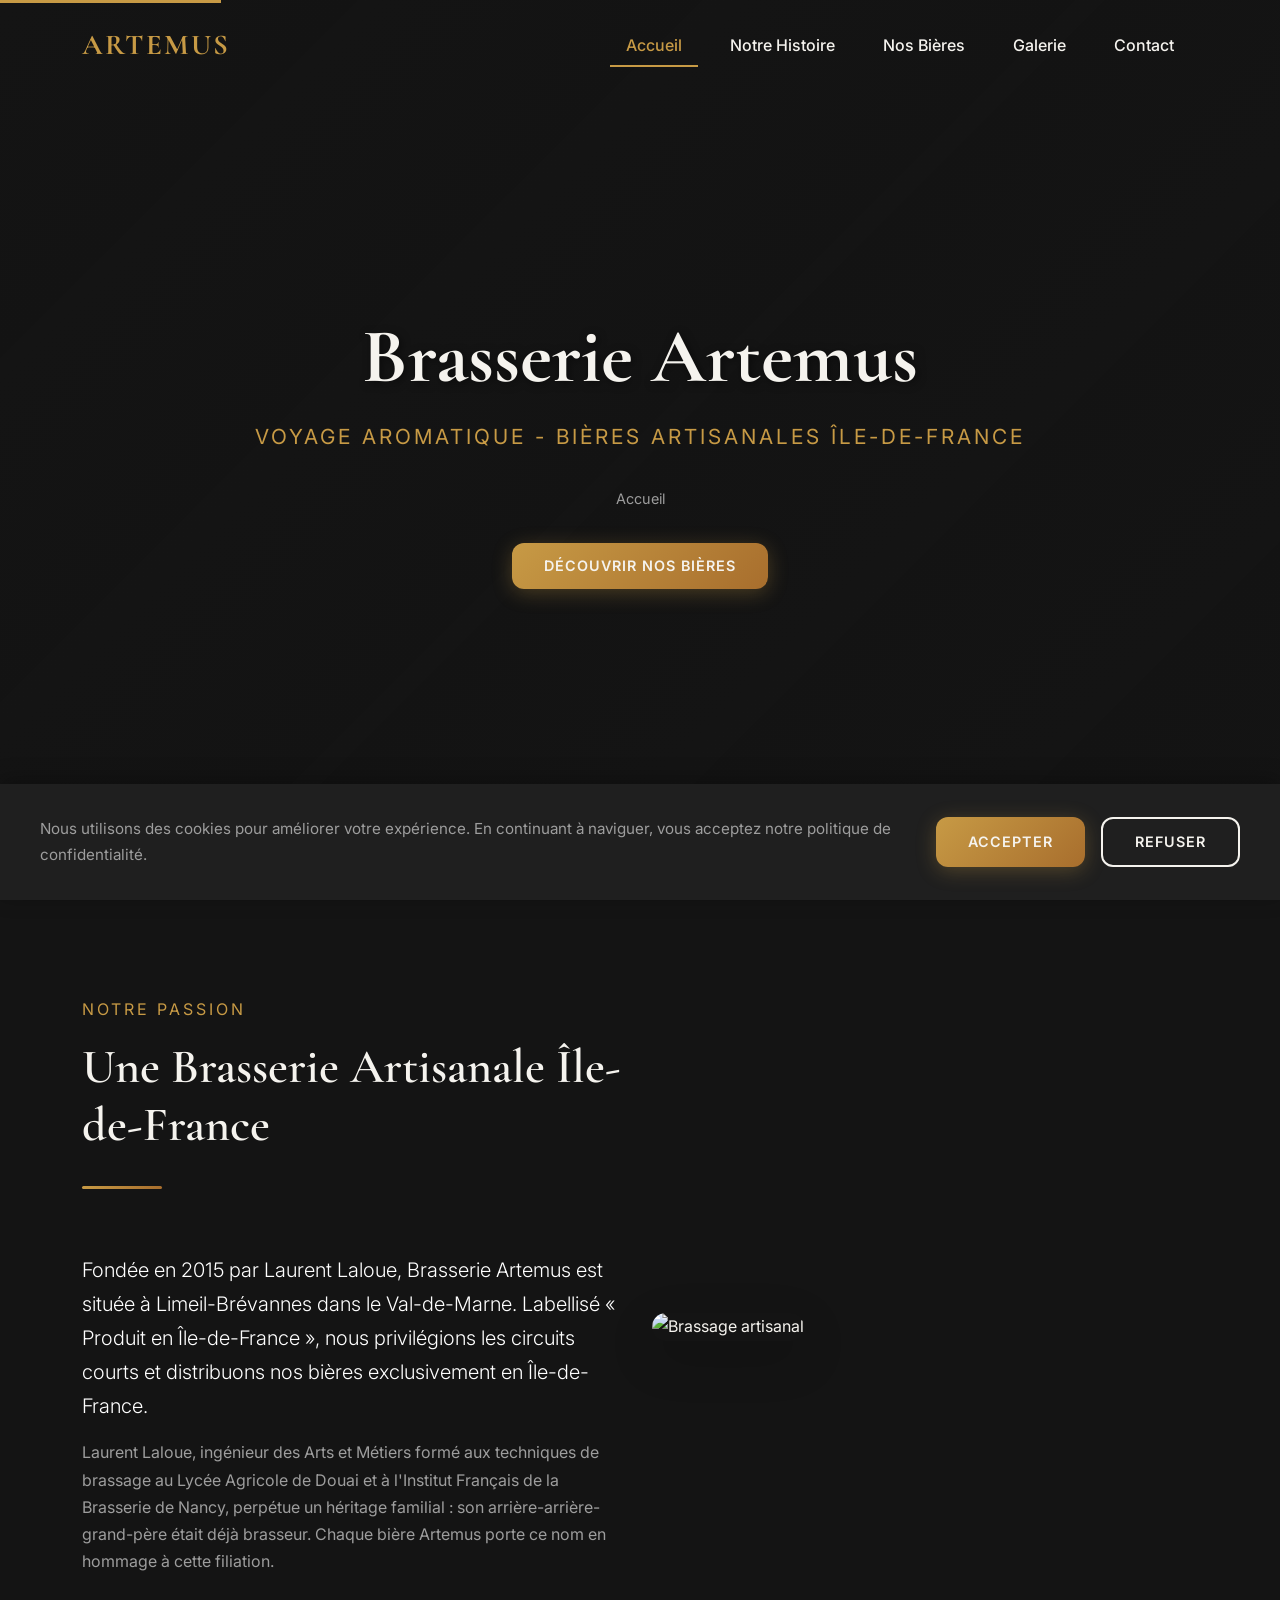
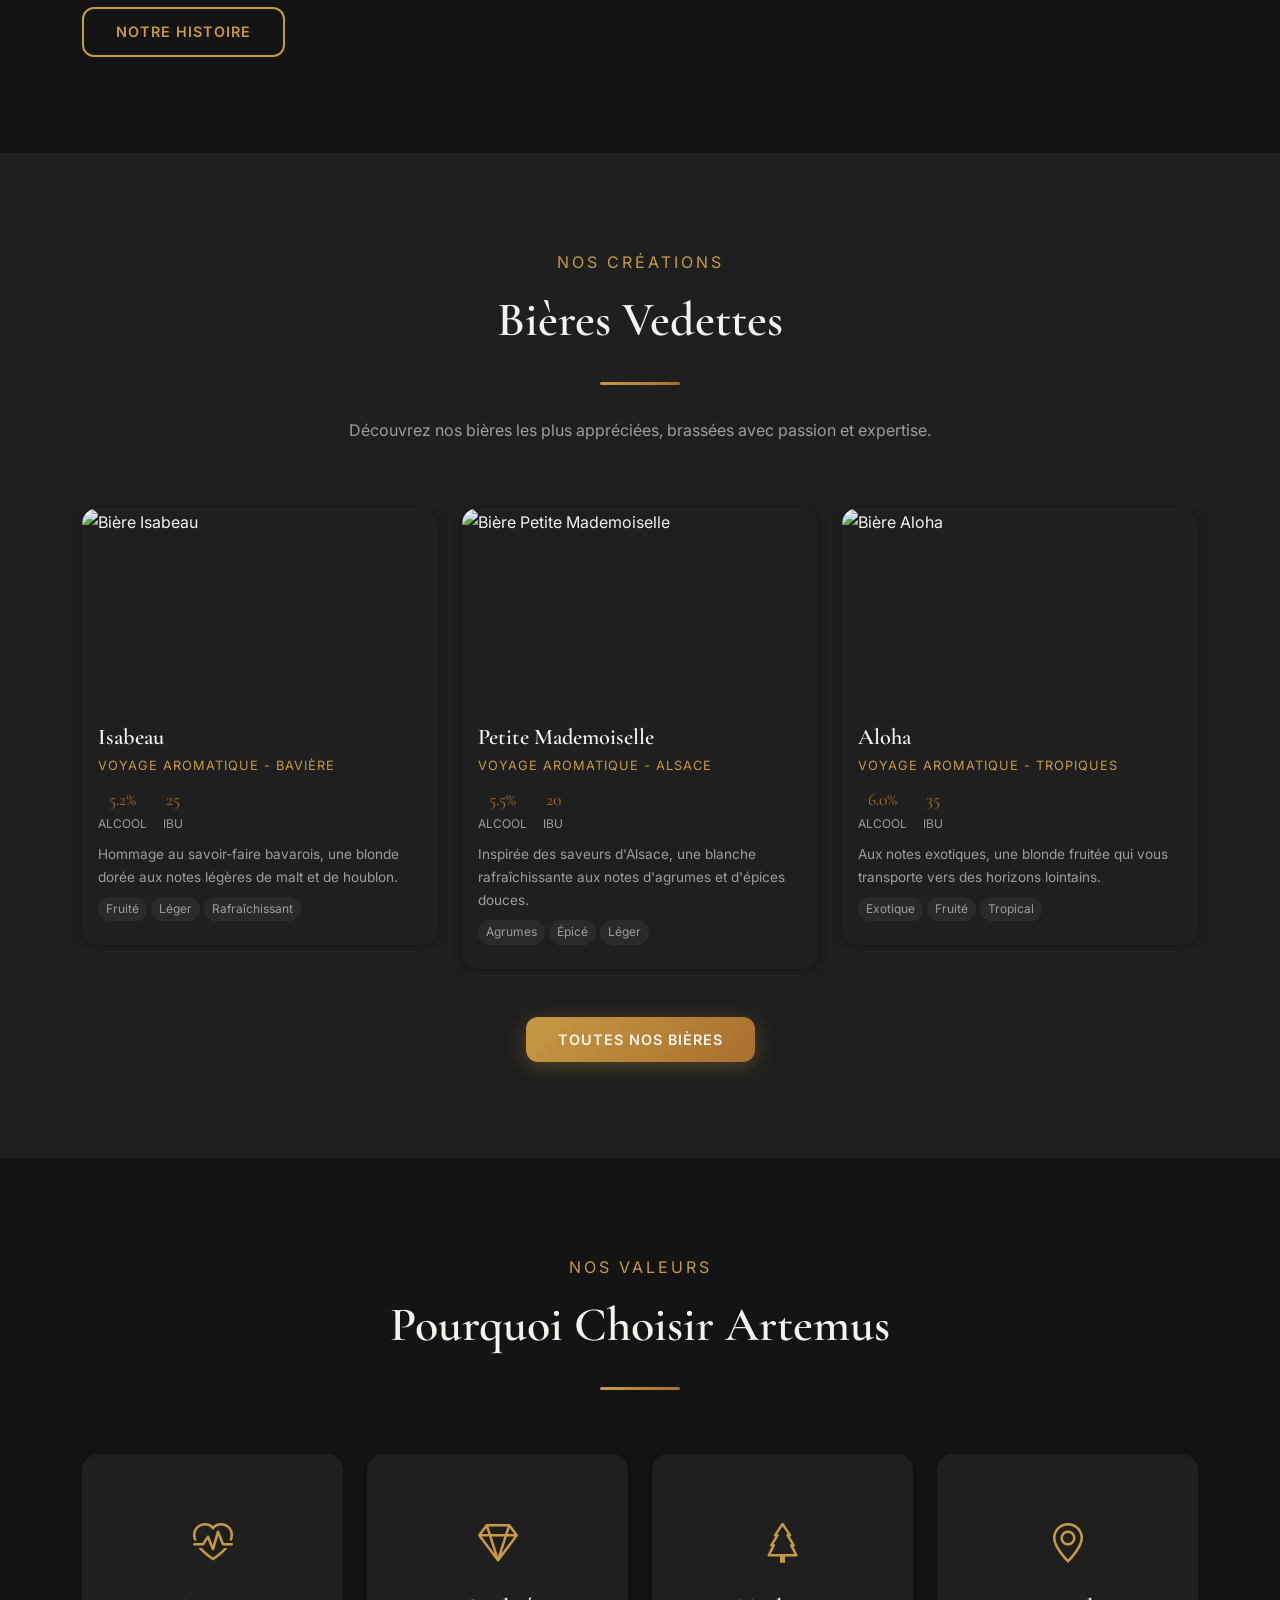
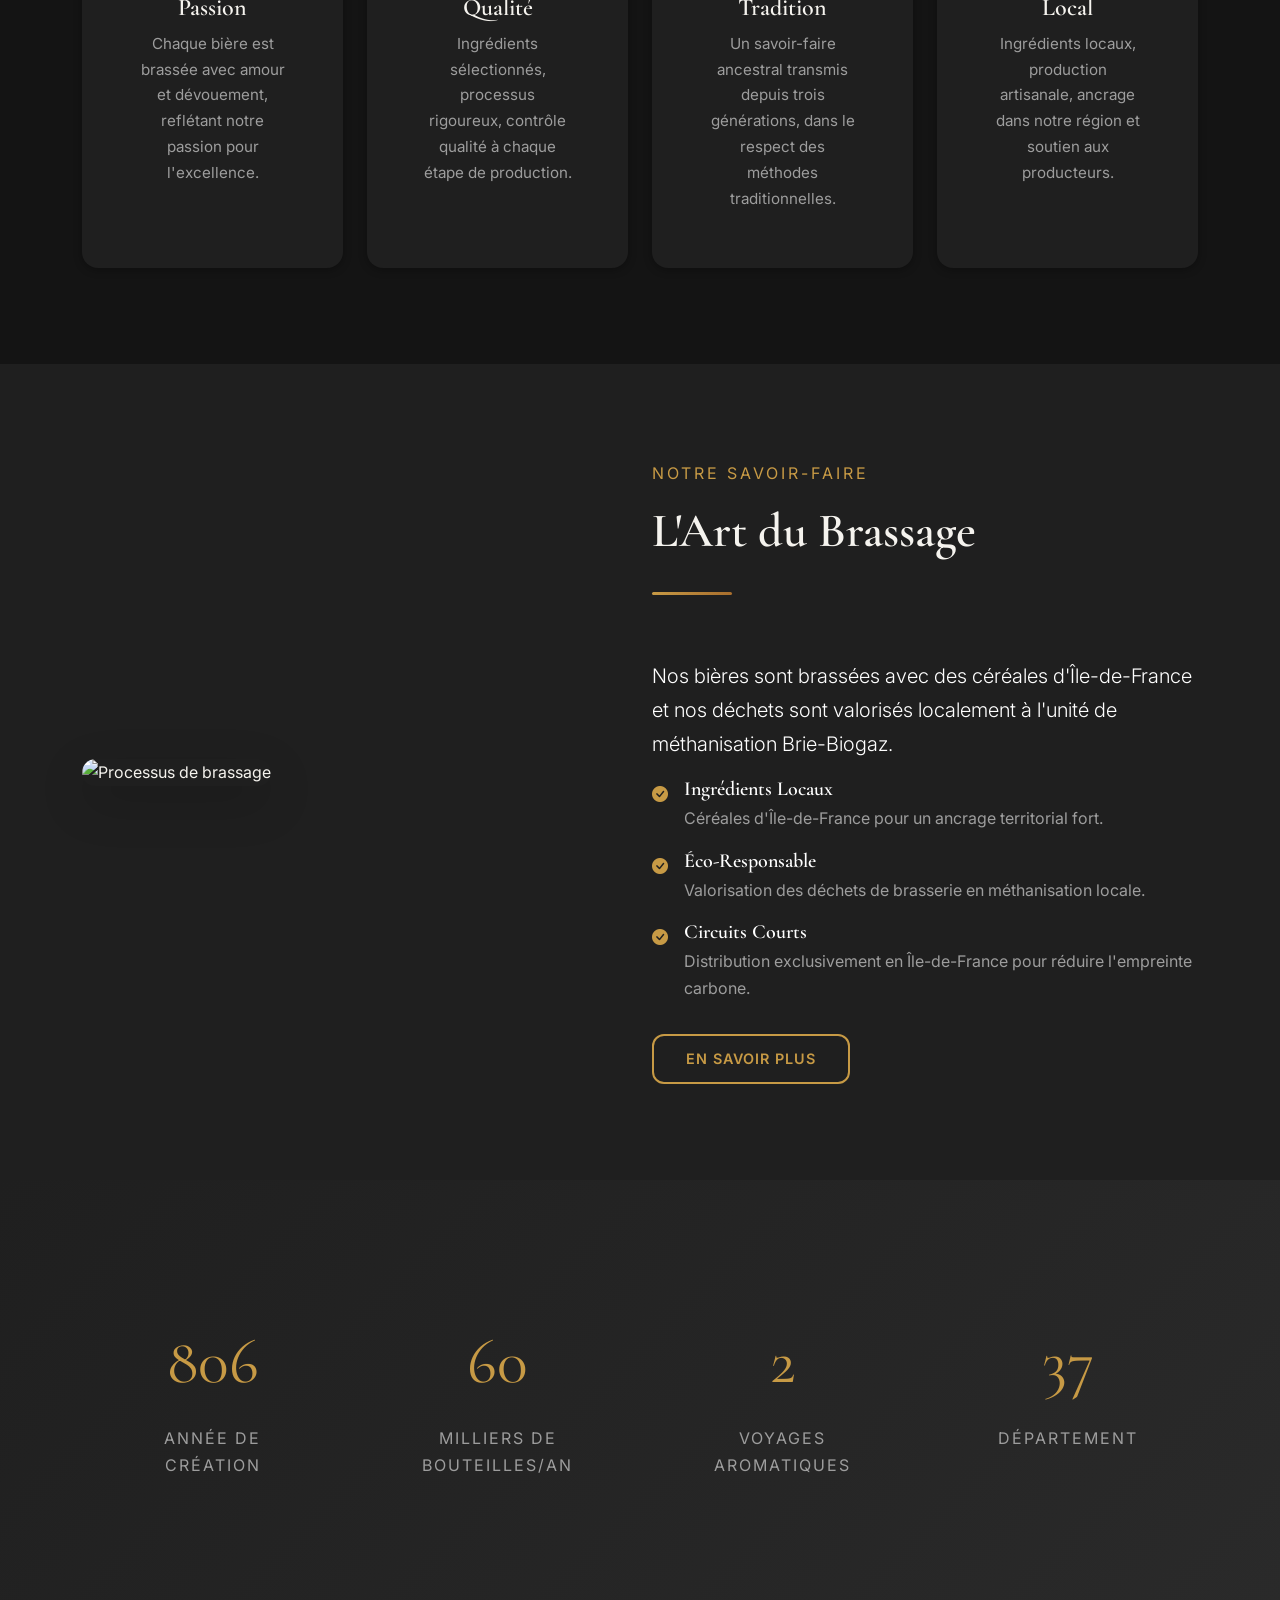
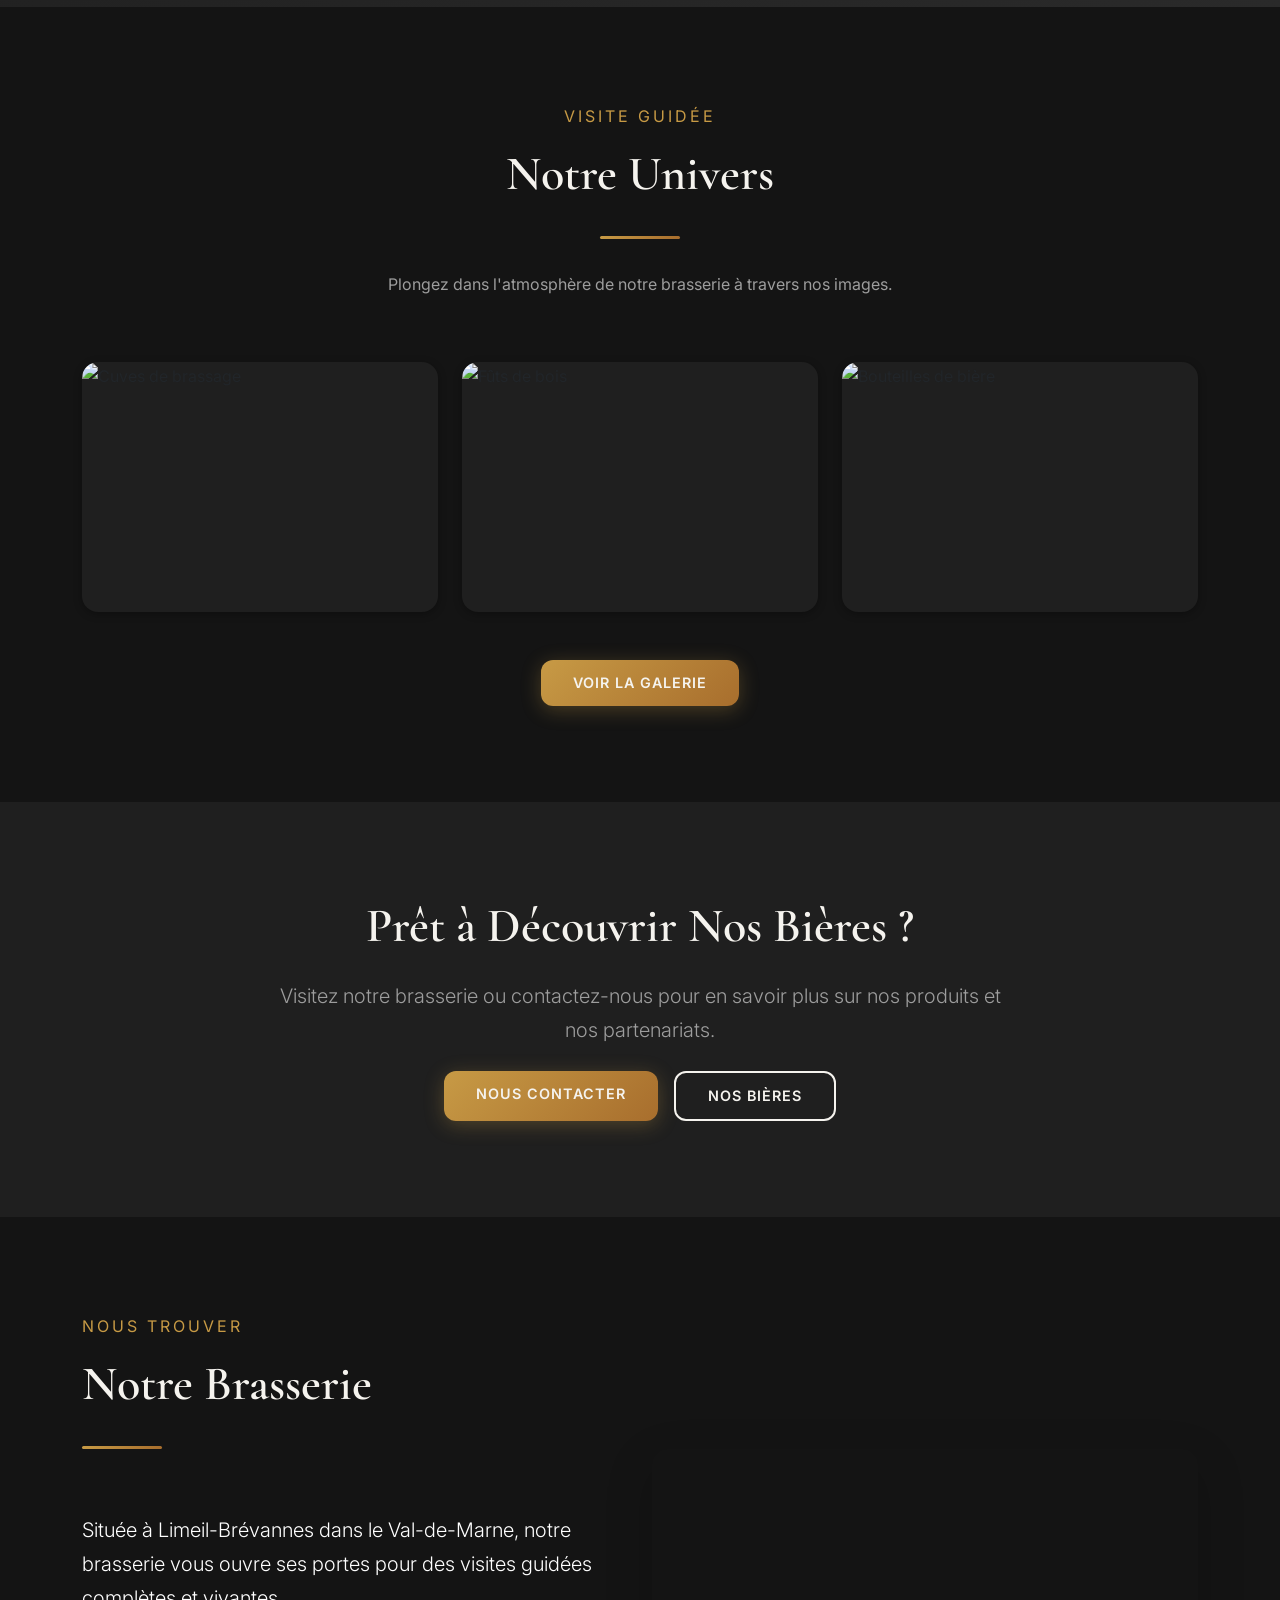
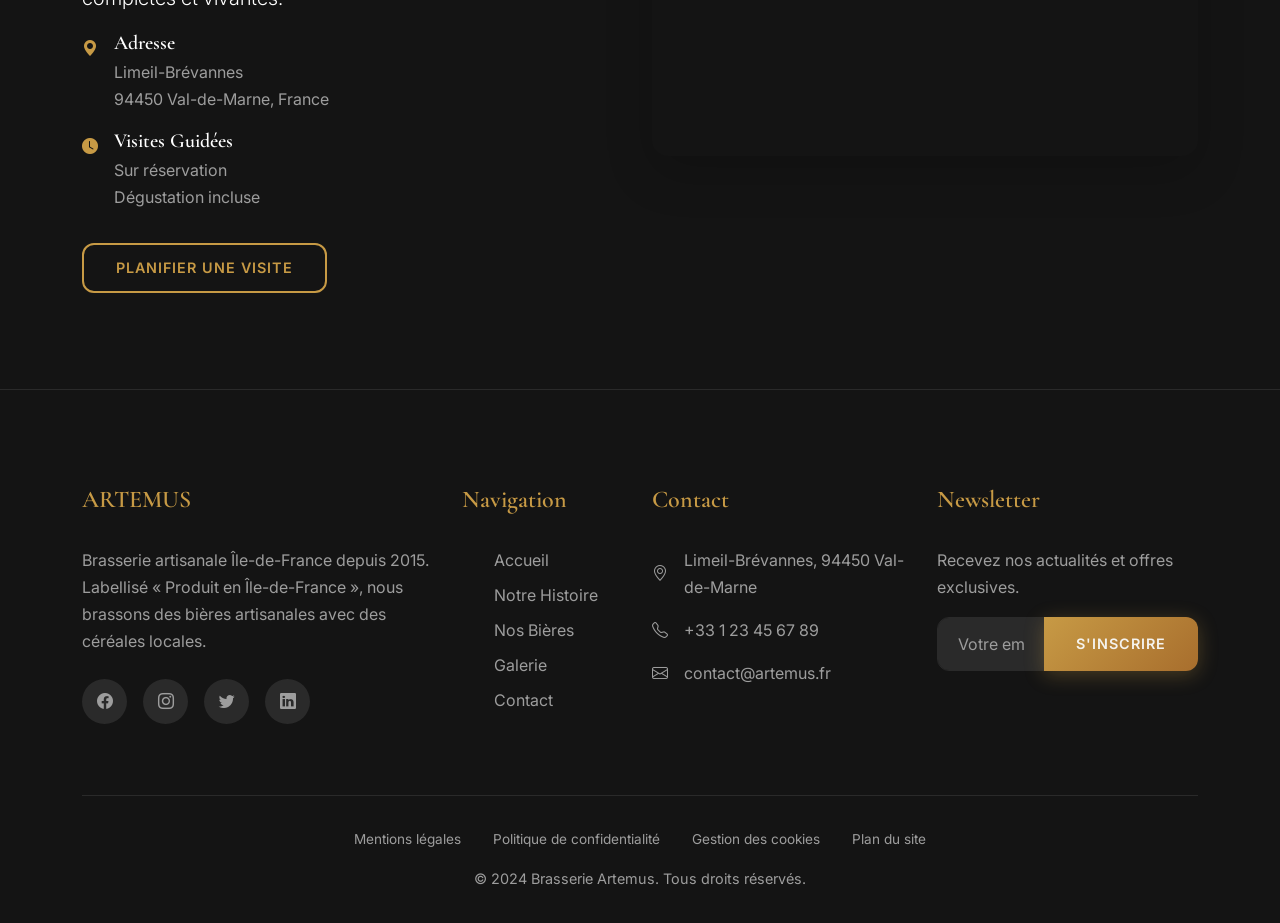
==== commit 949d270f: "tailor the informations" ====
--- a/index.html
+++ b/index.html
@@ -3,23 +3,23 @@
 <head>
     <meta charset="UTF-8">
     <meta name="viewport" content="width=device-width, initial-scale=1.0">
-    <meta name="description" content="Brasserie Artemus - Brasserie artisanale française familiale. Découvrez nos bières craft brassées avec passion depuis trois générations.">
-    <meta name="keywords" content="brasserie artisanale, bière française, craft beer, bière artisanale, brasserie familiale">
+    <meta name="description" content="Brasserie Artemus - Brasserie artisanale et familiale située à Limeil-Brévannes dans le Val-de-Marne. Labellisé « Produit en Île-de-France », découvrez nos bières artisanales et visitez notre site de production.">
+    <meta name="keywords" content="brasserie artisanale, bière française, craft beer, bière artisanale, brasserie Île-de-France, Voyage Aromatique, bière locale">
     <meta name="author" content="Brasserie Artemus">
     
     <!-- Open Graph -->
-    <meta property="og:title" content="Brasserie Artemus - L'Art de la Bière Artisanale">
-    <meta property="og:description" content="Découvrez nos bières artisanales brassées avec passion depuis trois générations dans le respect de la tradition française.">
+    <meta property="og:title" content="Brasserie Artemus - Bières Artisanales Île-de-France">
+    <meta property="og:description" content="Découvrez nos bières artisanales brassées à Limeil-Brévannes. Visites guidées et dégustations sur notre site de production.">
     <meta property="og:type" content="website">
     <meta property="og:url" content="https://www.brasserie-artemus.fr">
-    <meta property="og:image" content="https://www.brasserie-artemus.fr/images/og-image.jpg">
+    <meta property="og:image" content="https://images.unsplash.com/photo-1558642452-9d2a7deb7f62?w=1200&q=80">
     
     <!-- Twitter Card -->
     <meta name="twitter:card" content="summary_large_image">
     <meta name="twitter:title" content="Brasserie Artemus - L'Art de la Bière Artisanale">
     <meta name="twitter:description" content="Découvrez nos bières artisanales brassées avec passion depuis trois générations.">
     
-    <title>Brasserie Artemus - L'Art de la Bière Artisanale</title>
+    <title>Brasserie Artemus - Bières Artisanales Île-de-France</title>
     
     <!-- Google Fonts -->
     <link rel="preconnect" href="https://fonts.googleapis.com">
@@ -77,11 +77,11 @@
     </nav>
     
     <!-- Hero Section -->
-    <section class="hero" style="background-image: url('https://images.unsplash.com/photo-1558642452-9d2a7deb7f62?w=1920&q=80');" data-aos="fade-in">
+    <section class="hero" style="background-image: url('https://images.unsplash.com/photo-1566633806327-68e152aaf26d?w=1920&q=80');" data-aos="fade-in">
         <div class="hero-overlay"></div>
         <div class="hero-content">
             <h1 class="hero-title" data-aos="fade-up" data-aos-delay="200">Brasserie Artemus</h1>
-            <p class="hero-subtitle" data-aos="fade-up" data-aos-delay="400">L'Art de la Bière Artisanale</p>
+            <p class="hero-subtitle" data-aos="fade-up" data-aos-delay="400">Voyage Aromatique - Bières Artisanales Île-de-France</p>
             <div class="hero-breadcrumb" data-aos="fade-up" data-aos-delay="600">
                 <span>Accueil</span>
             </div>
@@ -104,15 +104,15 @@
                     <div class="col-lg-6 mb-4 mb-lg-0">
                         <div class="section-header text-start">
                             <p class="section-subtitle">Notre Passion</p>
-                            <h2 class="section-title">Une Tradition Familiale Depuis 1923</h2>
+                            <h2 class="section-title">Une Brasserie Artisanale Île-de-France</h2>
                             <div class="section-divider ms-0"></div>
                         </div>
-                        <p class="lead text-white">Depuis trois générations, la famille Artemus perpétue l'art ancestral du brassage artisanal dans le respect des traditions françaises.</p>
-                        <p>Chaque bière est le fruit d'un savoir-faire transmis de père en fils, où la passion se mêle à l'excellence pour créer des saveurs uniques et authentiques.</p>
+                        <p class="lead text-white">Fondée en 2015 par Laurent Laloue, Brasserie Artemus est située à Limeil-Brévannes dans le Val-de-Marne. Labellisé « Produit en Île-de-France », nous privilégions les circuits courts et distribuons nos bières exclusivement en Île-de-France.</p>
+                        <p>Laurent Laloue, ingénieur des Arts et Métiers formé aux techniques de brassage au Lycée Agricole de Douai et à l'Institut Français de la Brasserie de Nancy, perpétue un héritage familial : son arrière-arrière-grand-père était déjà brasseur. Chaque bière Artemus porte ce nom en hommage à cette filiation.</p>
                         <a href="pages/notre-histoire.html" class="btn btn-secondary mt-3">Notre Histoire</a>
                     </div>
                     <div class="col-lg-6">
-                        <img src="https://images.unsplash.com/photo-1575037614874-2a4d6899c941?w=800&q=80" alt="Brassage artisanal" class="img-fluid rounded-4 shadow-lg" data-aos="fade-left">
+                        <img src="https://images.unsplash.com/photo-1535958636474-b021ee887b13?w=800&q=80" alt="Brassage artisanal" class="img-fluid rounded-4 shadow-lg" data-aos="fade-left">
                     </div>
                 </div>
             </div>
@@ -132,11 +132,11 @@
                     <div class="col-md-6 col-lg-4" data-aos="fade-up" data-aos-delay="100">
                         <div class="beer-card">
                             <div class="beer-card-image">
-                                <img src="https://images.unsplash.com/photo-1608270586620-248524c67de9?w=600&q=80" alt="Bière Blonde Artemus">
+                                <img src="https://images.unsplash.com/photo-1535958636474-b021ee887b13?w=600&q=80" alt="Bière Isabeau">
                             </div>
                             <div class="beer-card-content">
-                                <h3 class="beer-name">Blonde Artemus</h3>
-                                <p class="beer-style">Blonde Traditionnelle</p>
+                                <h3 class="beer-name">Isabeau</h3>
+                                <p class="beer-style">Voyage Aromatique - Bavière</p>
                                 <div class="beer-stats">
                                     <div class="beer-stat">
                                         <div class="beer-stat-value">5.2%</div>
@@ -147,7 +147,7 @@
                                         <div class="beer-stat-label">IBU</div>
                                     </div>
                                 </div>
-                                <p class="beer-description">Une blonde dorée aux notes légères de malt et de houblon, parfaite pour partager.</p>
+                                <p class="beer-description">Hommage au savoir-faire bavarois, une blonde dorée aux notes légères de malt et de houblon.</p>
                                 <div class="beer-flavor-profile">
                                     <span class="flavor-tag">Fruité</span>
                                     <span class="flavor-tag">Léger</span>
@@ -160,14 +160,42 @@
                     <div class="col-md-6 col-lg-4" data-aos="fade-up" data-aos-delay="200">
                         <div class="beer-card">
                             <div class="beer-card-image">
-                                <img src="https://images.unsplash.com/photo-1566633806327-68e152aaf26d?w=600&q=80" alt="Bière Ambrée Artemus">
+                                <img src="https://images.unsplash.com/photo-1566633806327-68e152aaf26d?w=600&q=80" alt="Bière Petite Mademoiselle">
                             </div>
                             <div class="beer-card-content">
-                                <h3 class="beer-name">Ambrée Tradition</h3>
-                                <p class="beer-style">Ambrée de Caractère</p>
+                                <h3 class="beer-name">Petite Mademoiselle</h3>
+                                <p class="beer-style">Voyage Aromatique - Alsace</p>
                                 <div class="beer-stats">
                                     <div class="beer-stat">
-                                        <div class="beer-stat-value">6.5%</div>
+                                        <div class="beer-stat-value">5.5%</div>
+                                        <div class="beer-stat-label">Alcool</div>
+                                    </div>
+                                    <div class="beer-stat">
+                                        <div class="beer-stat-value">20</div>
+                                        <div class="beer-stat-label">IBU</div>
+                                    </div>
+                                </div>
+                                <p class="beer-description">Inspirée des saveurs d'Alsace, une blanche rafraîchissante aux notes d'agrumes et d'épices douces.</p>
+                                <div class="beer-flavor-profile">
+                                    <span class="flavor-tag">Agrumes</span>
+                                    <span class="flavor-tag">Épicé</span>
+                                    <span class="flavor-tag">Léger</span>
+                                </div>
+                            </div>
+                        </div>
+                    </div>
+                    
+                    <div class="col-md-6 col-lg-4" data-aos="fade-up" data-aos-delay="300">
+                        <div class="beer-card">
+                            <div class="beer-card-image">
+                                <img src="https://images.unsplash.com/photo-1608270586620-248524c67de9?w=600&q=80" alt="Bière Aloha">
+                            </div>
+                            <div class="beer-card-content">
+                                <h3 class="beer-name">Aloha</h3>
+                                <p class="beer-style">Voyage Aromatique - Tropiques</p>
+                                <div class="beer-stats">
+                                    <div class="beer-stat">
+                                        <div class="beer-stat-value">6.0%</div>
                                         <div class="beer-stat-label">Alcool</div>
                                     </div>
                                     <div class="beer-stat">
@@ -175,39 +203,11 @@
                                         <div class="beer-stat-label">IBU</div>
                                     </div>
                                 </div>
-                                <p class="beer-description">Une ambrée robuste aux arômes de caramel et de pain grillé, idéale pour les gourmets.</p>
+                                <p class="beer-description">Aux notes exotiques, une blonde fruitée qui vous transporte vers des horizons lointains.</p>
                                 <div class="beer-flavor-profile">
-                                    <span class="flavor-tag">Caramel</span>
-                                    <span class="flavor-tag">Pain grillé</span>
-                                    <span class="flavor-tag">Corps</span>
-                                </div>
-                            </div>
-                        </div>
-                    </div>
-                    
-                    <div class="col-md-6 col-lg-4" data-aos="fade-up" data-aos-delay="300">
-                        <div class="beer-card">
-                            <div class="beer-card-image">
-                                <img src="https://images.unsplash.com/photo-1535958636474-b021ee887b13?w=600&q=80" alt="Bière IPA Artemus">
-                            </div>
-                            <div class="beer-card-content">
-                                <h3 class="beer-name">IPA Artisanale</h3>
-                                <p class="beer-style">Indian Pale Ale</p>
-                                <div class="beer-stats">
-                                    <div class="beer-stat">
-                                        <div class="beer-stat-value">6.8%</div>
-                                        <div class="beer-stat-label">Alcool</div>
-                                    </div>
-                                    <div class="beer-stat">
-                                        <div class="beer-stat-value">55</div>
-                                        <div class="beer-stat-label">IBU</div>
-                                    </div>
-                                </div>
-                                <p class="beer-description">Une IPA moderne aux notes d'agrumes et de pin, pour les amateurs de houblon.</p>
-                                <div class="beer-flavor-profile">
-                                    <span class="flavor-tag">Agrumes</span>
-                                    <span class="flavor-tag">Pin</span>
-                                    <span class="flavor-tag">Houblonné</span>
+                                    <span class="flavor-tag">Exotique</span>
+                                    <span class="flavor-tag">Fruité</span>
+                                    <span class="flavor-tag">Tropical</span>
                                 </div>
                             </div>
                         </div>
@@ -294,26 +294,26 @@
                             <h2 class="section-title">L'Art du Brassage</h2>
                             <div class="section-divider ms-0"></div>
                         </div>
-                        <p class="lead text-white">Notre processus de brassage allie tradition et innovation pour créer des bières d'exception.</p>
+                        <p class="lead text-white">Nos bières sont brassées avec des céréales d'Île-de-France et nos déchets sont valorisés localement à l'unité de méthanisation Brie-Biogaz.</p>
                         <div class="d-flex align-items-start mb-3">
                             <i class="bi bi-check-circle-fill me-3 mt-1" style="color: var(--accent-gold);"></i>
                             <div>
-                                <h5 class="text-white mb-1">Sélection Rigoureuse</h5>
-                                <p class="mb-0">Malt, houblon et levures choisis avec soin pour garantir la qualité optimale.</p>
+                                <h5 class="text-white mb-1">Ingrédients Locaux</h5>
+                                <p class="mb-0">Céréales d'Île-de-France pour un ancrage territorial fort.</p>
                             </div>
                         </div>
                         <div class="d-flex align-items-start mb-3">
                             <i class="bi bi-check-circle-fill me-3 mt-1" style="color: var(--accent-gold);"></i>
                             <div>
-                                <h5 class="text-white mb-1">Brassage Artisanal</h5>
-                                <p class="mb-0">Chaque étape est maîtrisée manuellement par nos brasseurs expérimentés.</p>
+                                <h5 class="text-white mb-1">Éco-Responsable</h5>
+                                <p class="mb-0">Valorisation des déchets de brasserie en méthanisation locale.</p>
                             </div>
                         </div>
                         <div class="d-flex align-items-start mb-3">
                             <i class="bi bi-check-circle-fill me-3 mt-1" style="color: var(--accent-gold);"></i>
                             <div>
-                                <h5 class="text-white mb-1">Affinage Patient</h5>
-                                <p class="mb-0">Nos bières reposent le temps nécessaire pour développer leurs arômes uniques.</p>
+                                <h5 class="text-white mb-1">Circuits Courts</h5>
+                                <p class="mb-0">Distribution exclusivement en Île-de-France pour réduire l'empreinte carbone.</p>
                             </div>
                         </div>
                         <a href="pages/notre-histoire.html" class="btn btn-secondary mt-3">En Savoir Plus</a>
@@ -328,26 +328,26 @@
                 <div class="row g-4">
                     <div class="col-6 col-md-3">
                         <div class="stat-item" data-aos="fade-up" data-aos-delay="100">
-                            <div class="stat-number" data-target="100">0</div>
-                            <div class="stat-label">Ans d'Expérience</div>
+                            <div class="stat-number" data-target="2015">0</div>
+                            <div class="stat-label">Année de Création</div>
                         </div>
                     </div>
                     <div class="col-6 col-md-3">
                         <div class="stat-item" data-aos="fade-up" data-aos-delay="200">
-                            <div class="stat-number" data-target="15">0</div>
-                            <div class="stat-label">Bières Créées</div>
+                            <div class="stat-number" data-target="150">0</div>
+                            <div class="stat-label">Milliers de Bouteilles/an</div>
                         </div>
                     </div>
                     <div class="col-6 col-md-3">
                         <div class="stat-item" data-aos="fade-up" data-aos-delay="300">
-                            <div class="stat-number" data-target="3">0</div>
-                            <div class="stat-label">Générations</div>
+                            <div class="stat-number" data-target="6">0</div>
+                            <div class="stat-label">Voyages Aromatiques</div>
                         </div>
                     </div>
                     <div class="col-6 col-md-3">
                         <div class="stat-item" data-aos="fade-up" data-aos-delay="400">
-                            <div class="stat-number" data-target="500">0</div>
-                            <div class="stat-label">Partenaires</div>
+                            <div class="stat-number" data-target="94">0</div>
+                            <div class="stat-label">Département</div>
                         </div>
                     </div>
                 </div>
@@ -368,7 +368,7 @@
                     <div class="col-md-6 col-lg-4" data-aos="fade-up" data-aos-delay="100">
                         <div class="card">
                             <div class="card-img-wrapper">
-                                <img src="https://images.unsplash.com/photo-1559526324-4b87b5e36e44?w=600&q=80" alt="Cuves de brassage" class="card-img-top">
+                                <img src="https://images.unsplash.com/photo-1575037614874-2a4d6899c941?w=800&q=80" alt="Cuves de brassage" class="card-img-top">
                                 <div class="card-overlay"></div>
                             </div>
                         </div>
@@ -376,7 +376,7 @@
                     <div class="col-md-6 col-lg-4" data-aos="fade-up" data-aos-delay="200">
                         <div class="card">
                             <div class="card-img-wrapper">
-                                <img src="https://images.unsplash.com/photo-1575037614874-2a4d6899c941?w=600&q=80" alt="Fûts de bois" class="card-img-top">
+                                <img src="https://images.unsplash.com/photo-1559526324-4b87b5e36e44?w=800&q=80" alt="Fûts de bois" class="card-img-top">
                                 <div class="card-overlay"></div>
                             </div>
                         </div>
@@ -384,7 +384,7 @@
                     <div class="col-md-6 col-lg-4" data-aos="fade-up" data-aos-delay="300">
                         <div class="card">
                             <div class="card-img-wrapper">
-                                <img src="https://images.unsplash.com/photo-1608270586620-248524c67de9?w=600&q=80" alt="Bouteilles de bière" class="card-img-top">
+                                <img src="https://images.unsplash.com/photo-1608270586620-248524c67de9?w=800&q=80" alt="Bouteilles de bière" class="card-img-top">
                                 <div class="card-overlay"></div>
                             </div>
                         </div>
@@ -423,22 +423,22 @@
                             <h2 class="section-title">Notre Brasserie</h2>
                             <div class="section-divider ms-0"></div>
                         </div>
-                        <p class="lead text-white">Située au cœur de la région, notre brasserie vous accueille pour des visites guidées et des dégustations.</p>
+                        <p class="lead text-white">Située à Limeil-Brévannes dans le Val-de-Marne, notre brasserie vous ouvre ses portes pour des visites guidées complètes et vivantes.</p>
                         <div class="d-flex align-items-start mb-3">
                             <i class="bi bi-geo-alt-fill me-3 mt-1" style="color: var(--accent-gold);"></i>
                             <div>
                                 <h5 class="text-white mb-1">Adresse</h5>
-                                <p class="mb-0">123 Rue du Brassage<br>75000 Paris, France</p>
+                                <p class="mb-0">Limeil-Brévannes<br>94450 Val-de-Marne, France</p>
                             </div>
                         </div>
                         <div class="d-flex align-items-start mb-3">
                             <i class="bi bi-clock-fill me-3 mt-1" style="color: var(--accent-gold);"></i>
                             <div>
-                                <h5 class="text-white mb-1">Horaires</h5>
-                                <p class="mb-0">Lun - Ven : 9h - 18h<br>Sam : 10h - 17h</p>
-                            </div>
-                        </div>
-                        <a href="pages/contact.html" class="btn btn-secondary mt-3">Plan d'Accès</a>
+                                <h5 class="text-white mb-1">Visites Guidées</h5>
+                                <p class="mb-0">Sur réservation<br>Dégustation incluse</p>
+                            </div>
+                        </div>
+                        <a href="pages/contact.html" class="btn btn-secondary mt-3">Planifier une Visite</a>
                     </div>
                     <div class="col-lg-6">
                         <div class="ratio ratio-16x9 rounded-4 overflow-hidden shadow-lg">
@@ -457,7 +457,7 @@
             <div class="row g-4">
                 <div class="col-lg-4">
                     <h3 class="footer-title">ARTEMUS</h3>
-                    <p>Brasserie artisanale française depuis 1923. Passion, tradition et excellence dans chaque goutte.</p>
+                    <p>Brasserie artisanale Île-de-France depuis 2015. Labellisé « Produit en Île-de-France », nous brassons des bières artisanales avec des céréales locales.</p>
                     <div class="social-icons mt-4">
                         <a href="#" class="social-icon" aria-label="Facebook">
                             <i class="bi bi-facebook"></i>
@@ -489,7 +489,7 @@
                     <h4 class="footer-title">Contact</h4>
                     <div class="footer-contact-item">
                         <i class="bi bi-geo-alt"></i>
-                        <span>123 Rue du Brassage, 75000 Paris</span>
+                        <span>Limeil-Brévannes, 94450 Val-de-Marne</span>
                     </div>
                     <div class="footer-contact-item">
                         <i class="bi bi-telephone"></i>
--- a/css/styles.css
+++ b/css/styles.css
@@ -491,7 +491,7 @@
 
 .beer-card-image {
     position: relative;
-    height: 300px;
+    height: 200px;
     overflow: hidden;
 }
 
@@ -507,28 +507,28 @@
 }
 
 .beer-card-content {
-    padding: var(--spacing-md);
+    padding: var(--spacing-sm);
 }
 
 .beer-name {
     font-family: var(--font-heading);
-    font-size: 1.8rem;
-    color: var(--text-primary);
+    font-size: 1.4rem;
+    color: var(--text-primary);
+    margin-bottom: 4px;
+}
+
+.beer-style {
+    color: var(--accent-gold);
+    font-size: 0.8rem;
+    text-transform: uppercase;
+    letter-spacing: 1px;
     margin-bottom: var(--spacing-xs);
-}
-
-.beer-style {
-    color: var(--accent-gold);
-    font-size: 0.9rem;
-    text-transform: uppercase;
-    letter-spacing: 2px;
-    margin-bottom: var(--spacing-sm);
 }
 
 .beer-stats {
     display: flex;
-    gap: var(--spacing-md);
-    margin-bottom: var(--spacing-sm);
+    gap: var(--spacing-sm);
+    margin-bottom: var(--spacing-xs);
 }
 
 .beer-stat {
@@ -537,35 +537,35 @@
 
 .beer-stat-value {
     font-family: var(--font-heading);
-    font-size: 1.3rem;
+    font-size: 1.1rem;
     color: var(--accent-copper);
 }
 
 .beer-stat-label {
-    font-size: 0.8rem;
+    font-size: 0.75rem;
     color: var(--text-muted);
     text-transform: uppercase;
 }
 
 .beer-description {
     color: var(--text-muted);
-    font-size: 0.95rem;
-    margin-bottom: var(--spacing-sm);
+    font-size: 0.85rem;
+    margin-bottom: var(--spacing-xs);
 }
 
 .beer-flavor-profile {
     display: flex;
     flex-wrap: wrap;
-    gap: var(--spacing-xs);
-    margin-bottom: var(--spacing-sm);
+    gap: 4px;
+    margin-bottom: var(--spacing-xs);
 }
 
 .flavor-tag {
     background-color: var(--bg-tertiary);
     color: var(--text-muted);
-    padding: 4px 12px;
+    padding: 2px 8px;
     border-radius: 20px;
-    font-size: 0.8rem;
+    font-size: 0.75rem;
     transition: all var(--transition-fast);
 }
 
@@ -1064,6 +1064,49 @@
         flex-direction: column;
         gap: var(--spacing-sm);
     }
+    
+    /* Fix beer cards on small screens */
+    .beer-card-image {
+        height: 200px;
+    }
+    
+    .beer-card-content {
+        padding: var(--spacing-sm);
+    }
+    
+    .beer-name {
+        font-size: 1.4rem;
+    }
+    
+    .beer-style {
+        font-size: 0.8rem;
+    }
+    
+    .beer-stat-value {
+        font-size: 1.1rem;
+    }
+    
+    .beer-description {
+        font-size: 0.85rem;
+    }
+    
+    .flavor-tag {
+        font-size: 0.75rem;
+        padding: 3px 10px;
+    }
+    
+    /* Fix regular cards on small screens */
+    .card-body {
+        padding: var(--spacing-sm);
+    }
+    
+    .card-title {
+        font-size: 1.2rem;
+    }
+    
+    .card-text {
+        font-size: 0.85rem;
+    }
 }
 
 /* ===================================
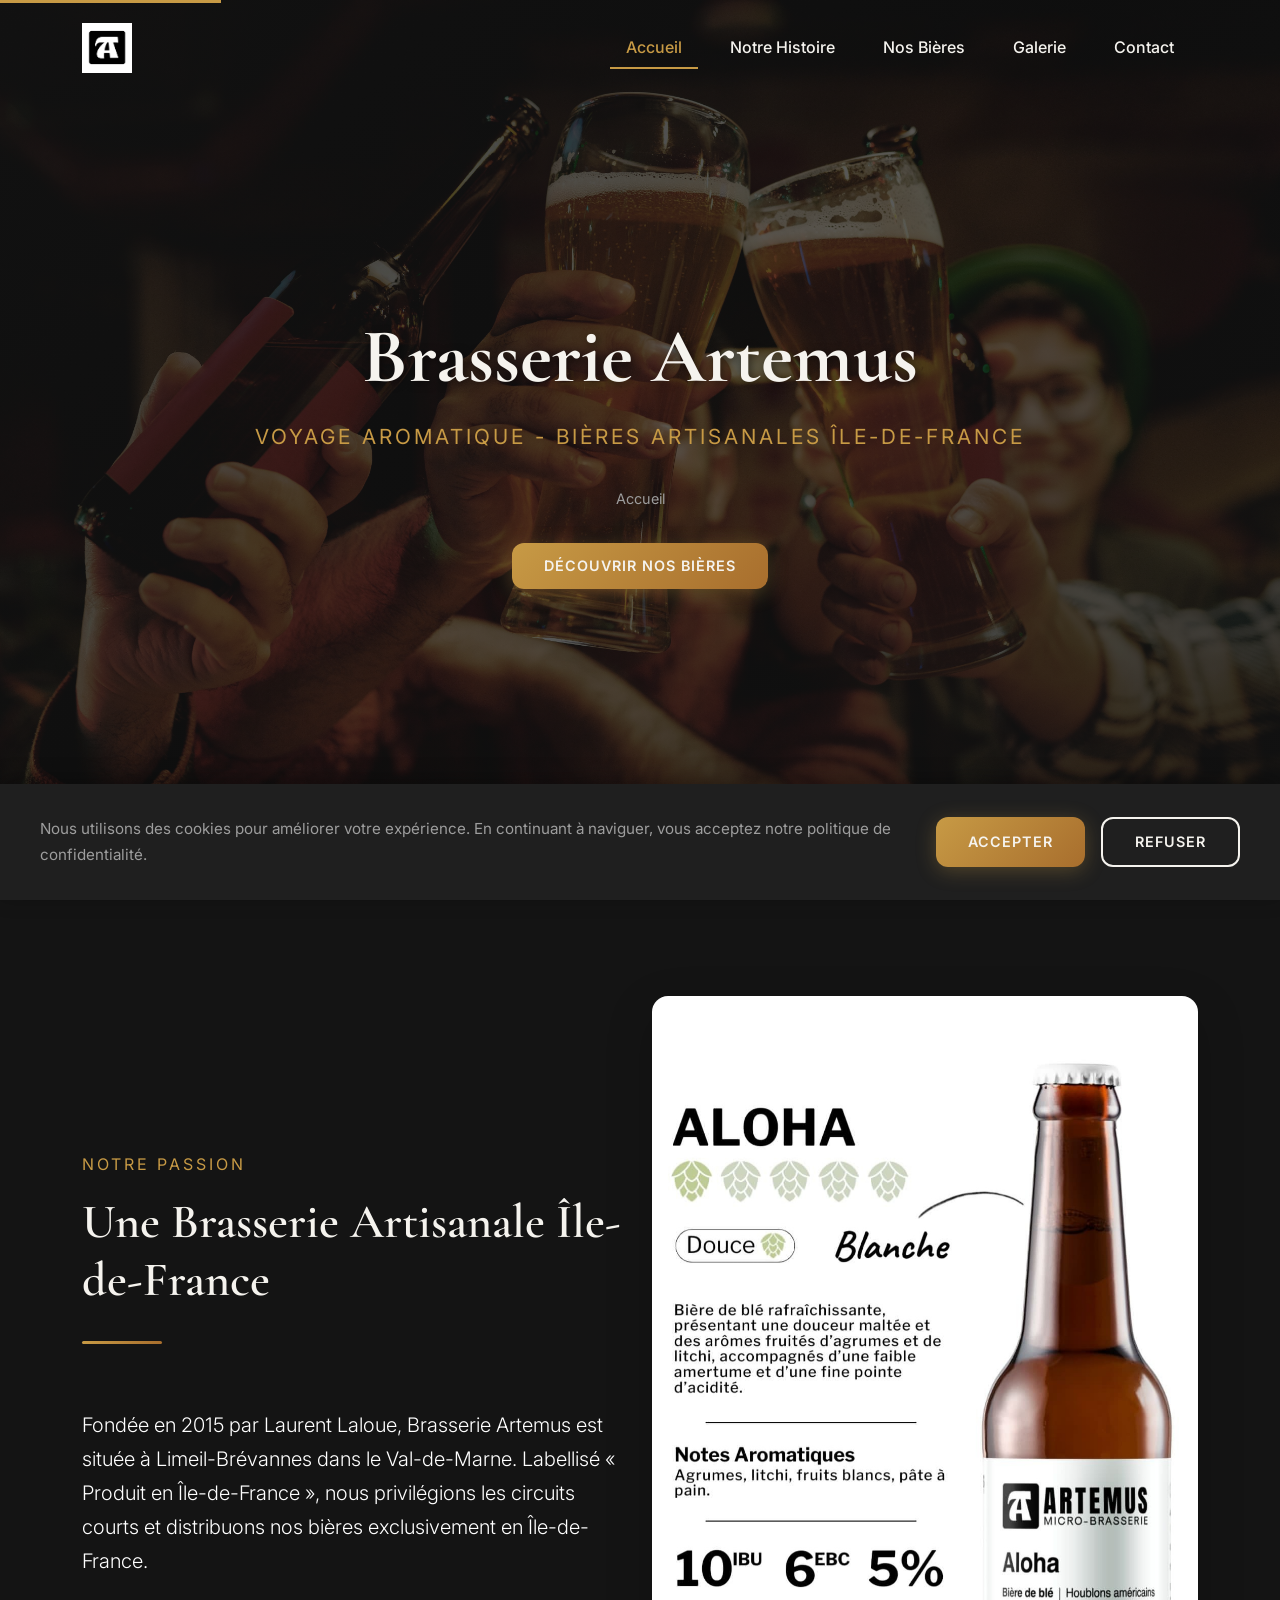
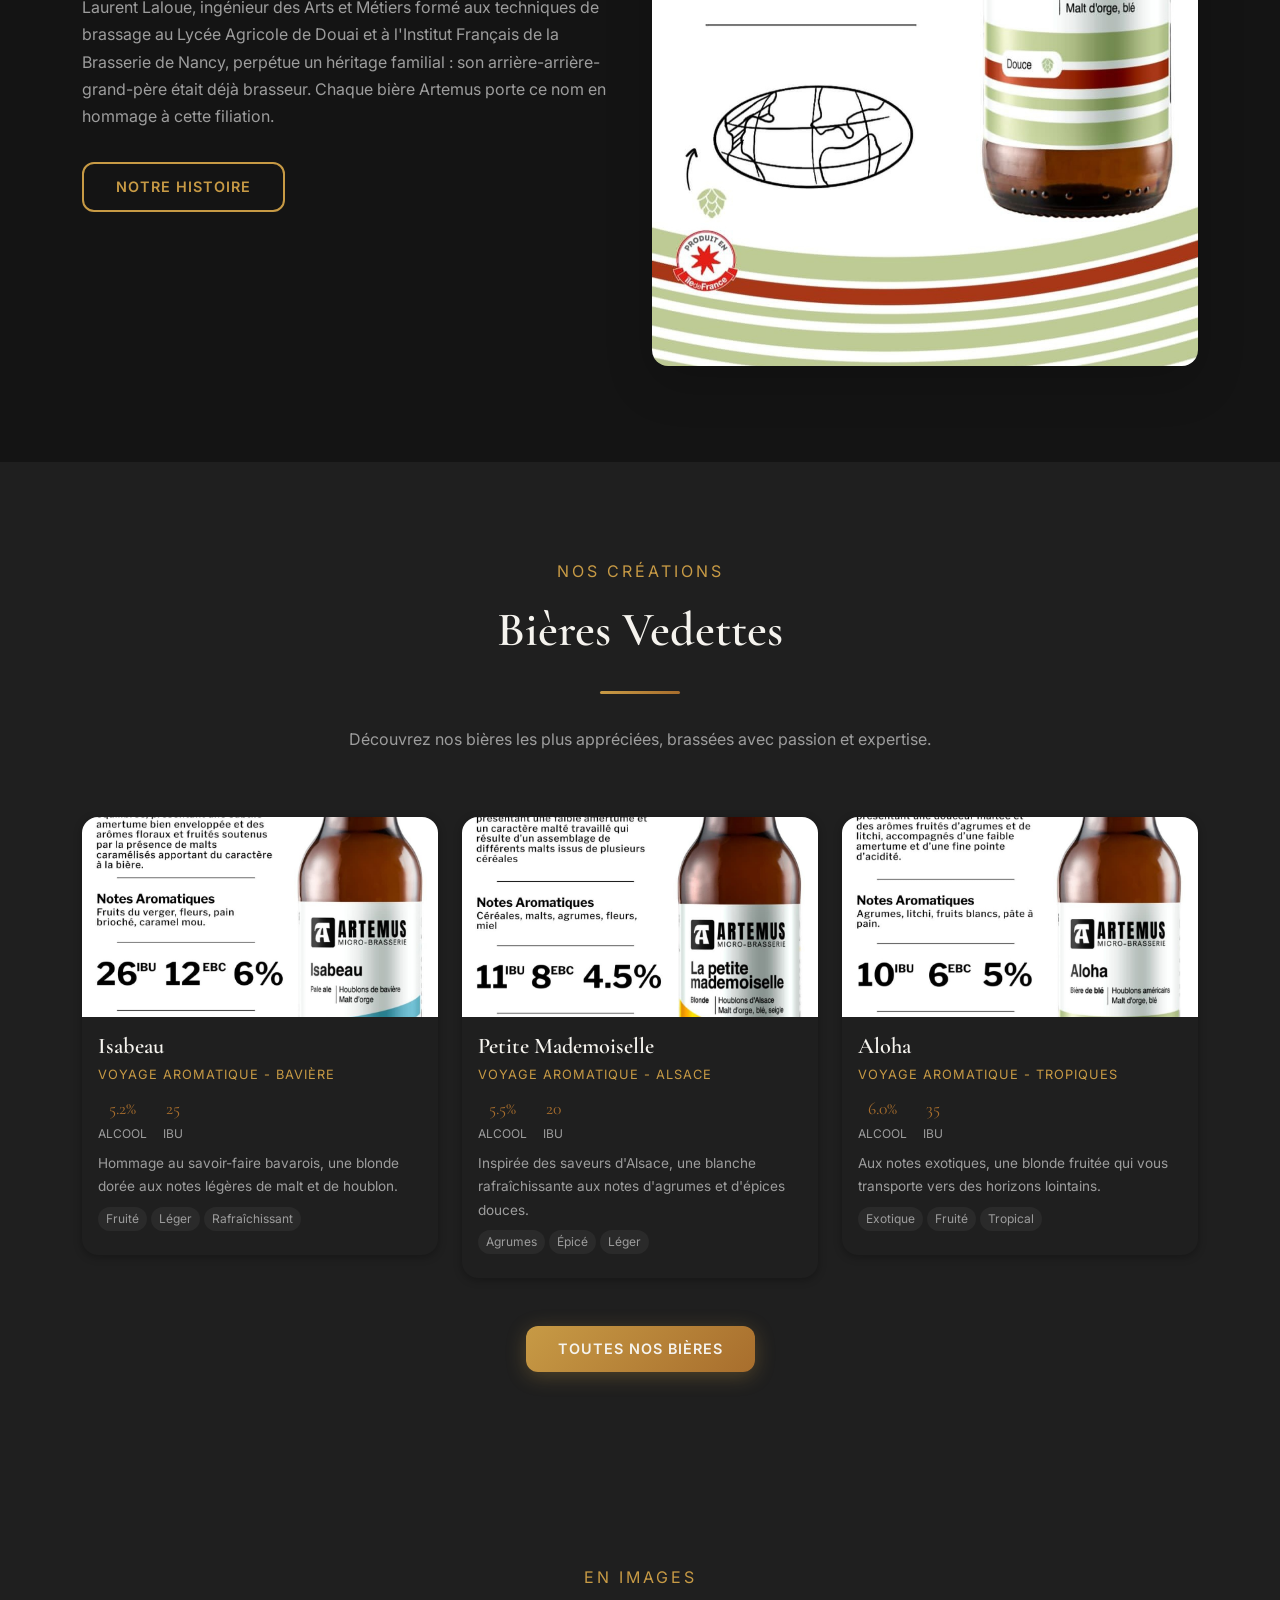
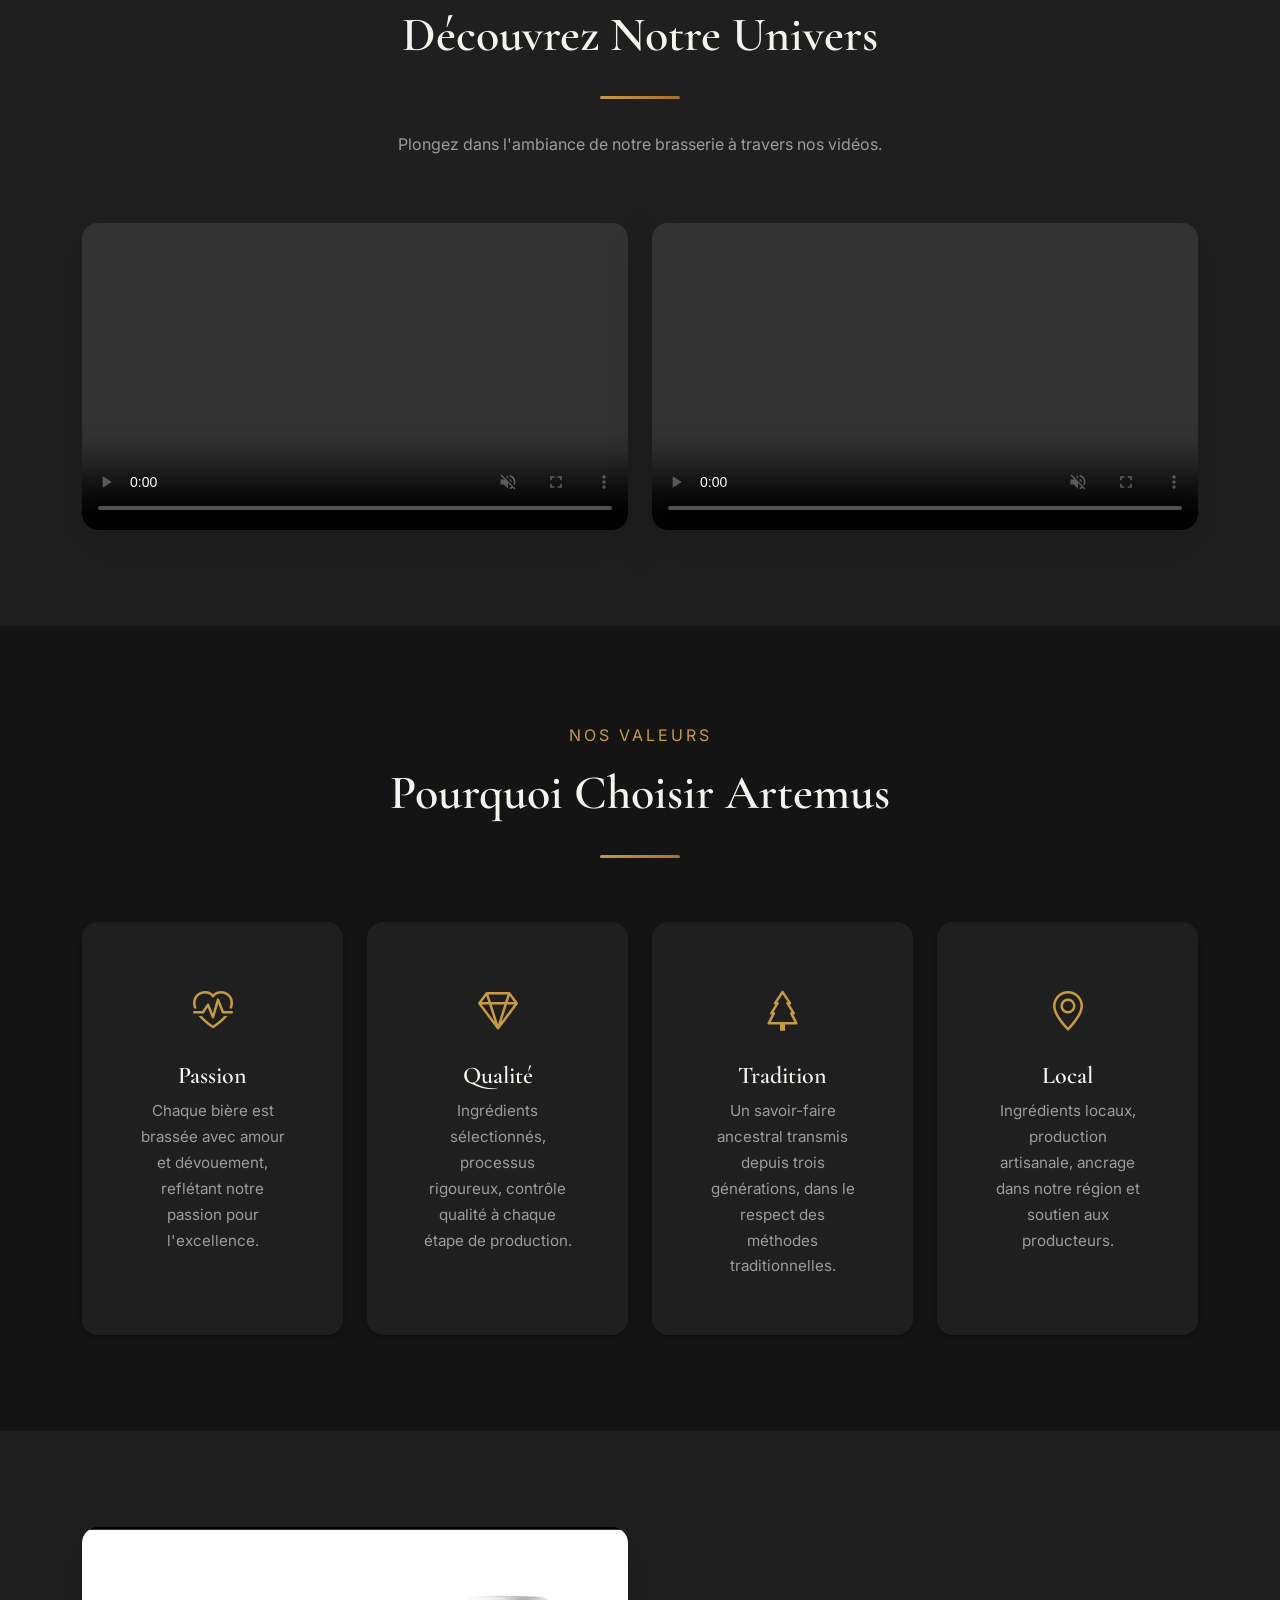
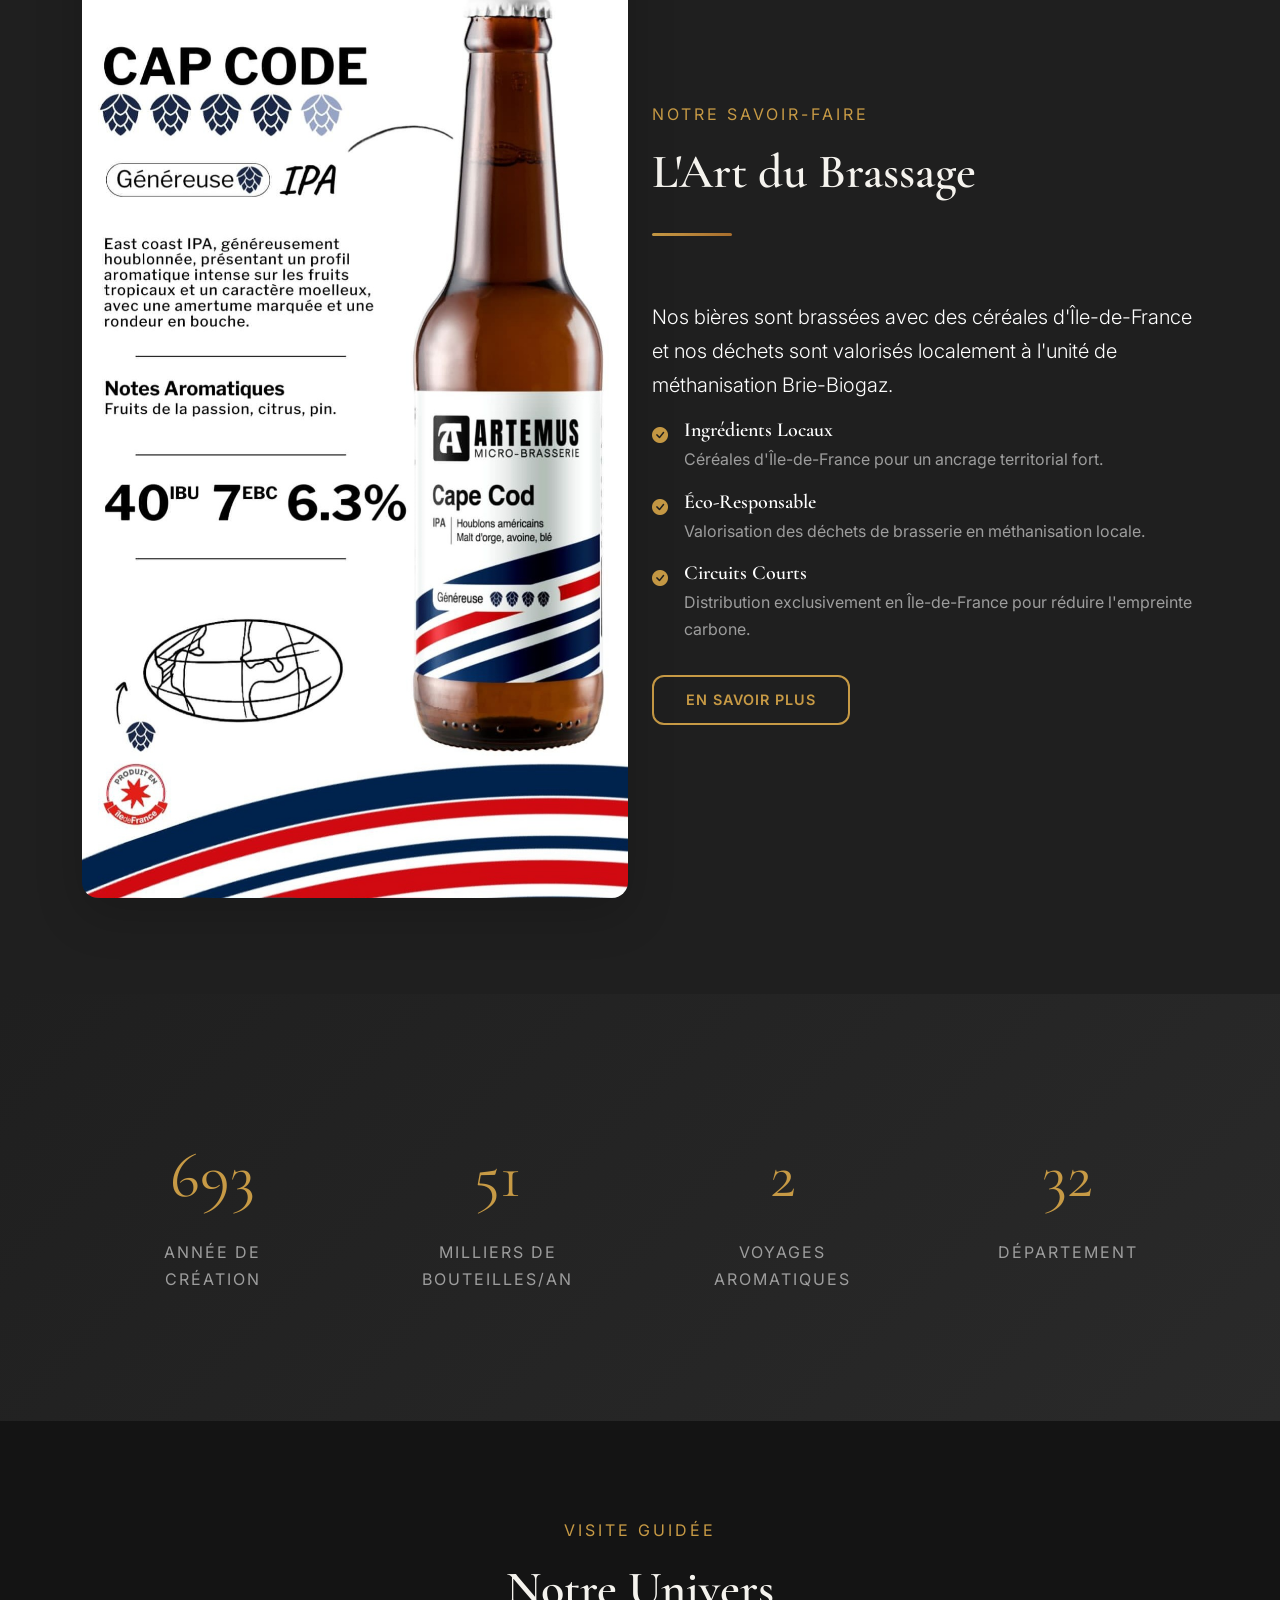
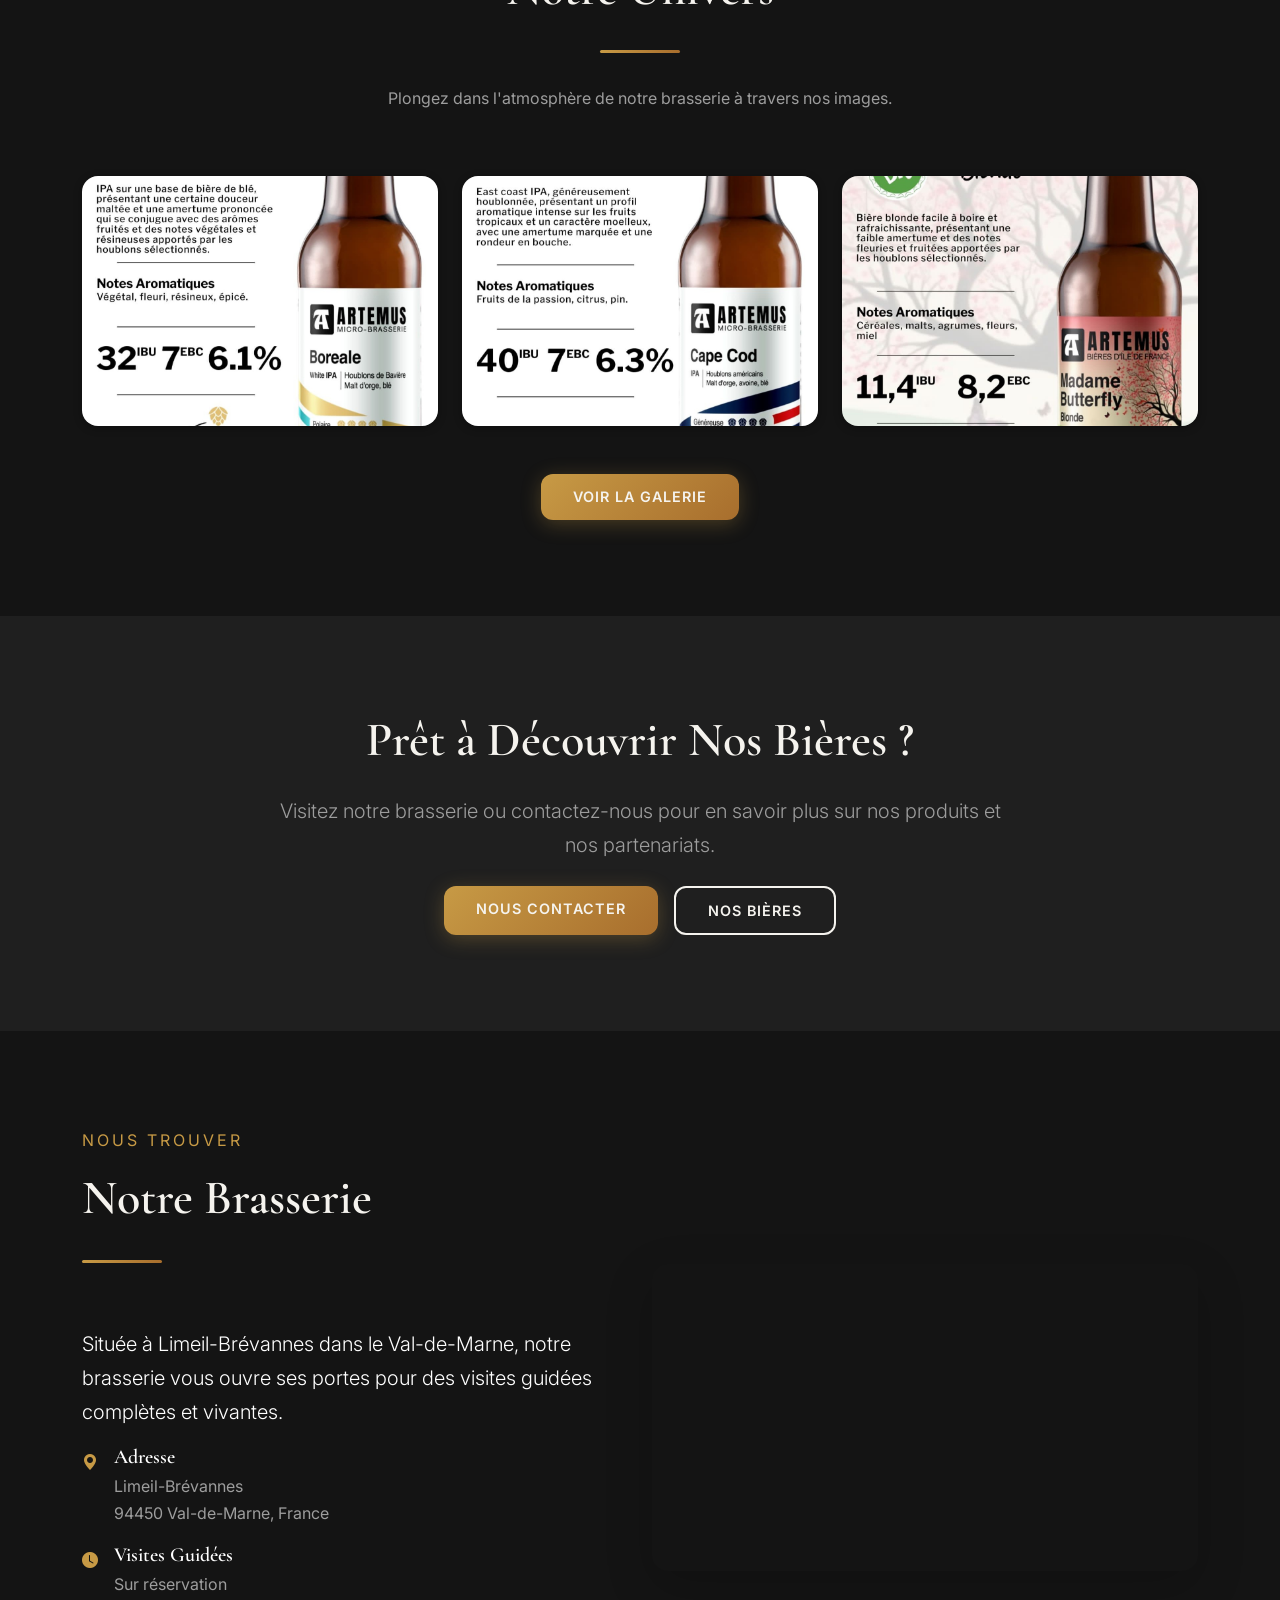
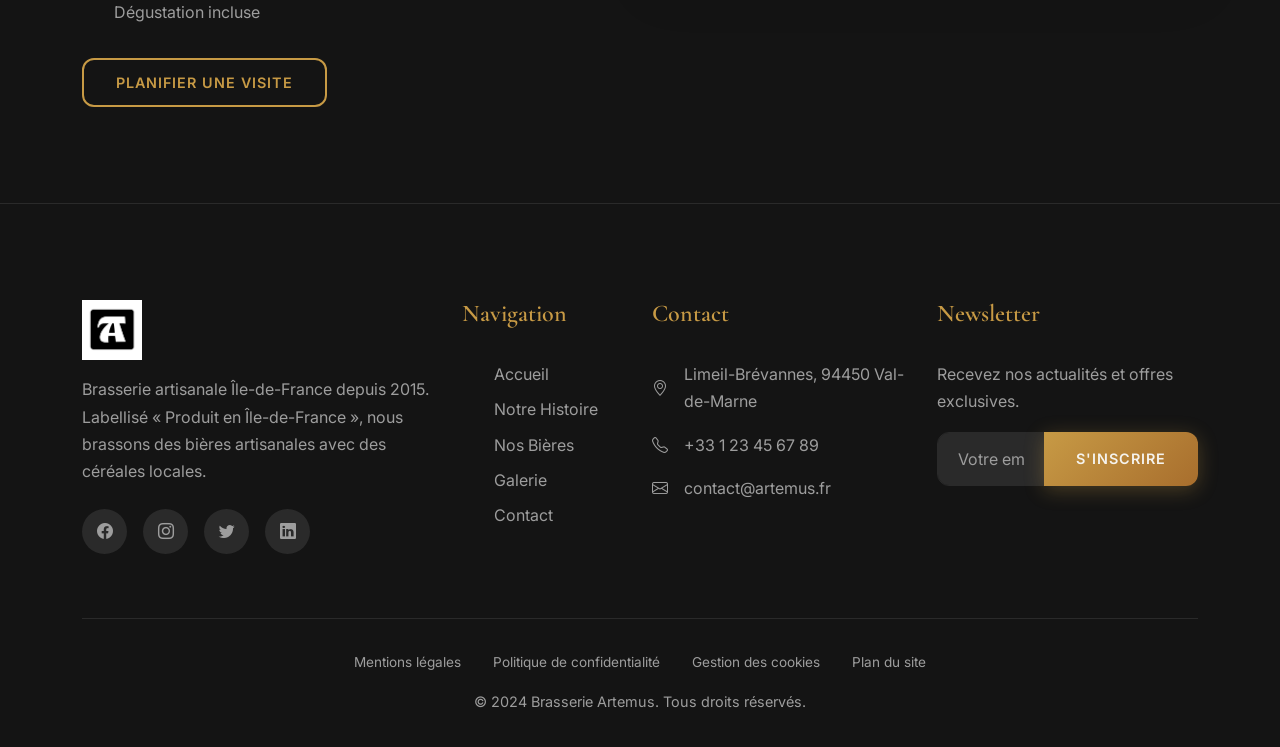
==== commit 5aea2aad: "tailor the informations v2" ====
--- a/index.html
+++ b/index.html
@@ -50,7 +50,9 @@
     <!-- Navigation -->
     <nav class="navbar navbar-expand-lg navbar-transparent">
         <div class="container">
-            <a class="navbar-brand" href="index.html">ARTEMUS</a>
+            <a class="navbar-brand" href="index.html">
+                <img src="images/Logo.jpg" alt="Brasserie Artemus Logo" height="50">
+            </a>
             <button class="navbar-toggler" type="button" data-bs-toggle="collapse" data-bs-target="#navbarNav" aria-controls="navbarNav" aria-expanded="false" aria-label="Toggle navigation">
                 <i class="bi bi-list fs-2"></i>
             </button>
@@ -77,7 +79,7 @@
     </nav>
     
     <!-- Hero Section -->
-    <section class="hero" style="background-image: url('https://images.unsplash.com/photo-1566633806327-68e152aaf26d?w=1920&q=80');" data-aos="fade-in">
+    <section class="hero" style="background-image: url('images/peoplecheeringwithbeer.jpg');" data-aos="fade-in">
         <div class="hero-overlay"></div>
         <div class="hero-content">
             <h1 class="hero-title" data-aos="fade-up" data-aos-delay="200">Brasserie Artemus</h1>
@@ -112,7 +114,7 @@
                         <a href="pages/notre-histoire.html" class="btn btn-secondary mt-3">Notre Histoire</a>
                     </div>
                     <div class="col-lg-6">
-                        <img src="https://images.unsplash.com/photo-1535958636474-b021ee887b13?w=800&q=80" alt="Brassage artisanal" class="img-fluid rounded-4 shadow-lg" data-aos="fade-left">
+                        <img src="images/Aloha.jpg" alt="Brassage artisanal" class="img-fluid rounded-4 shadow-lg" data-aos="fade-left">
                     </div>
                 </div>
             </div>
@@ -132,7 +134,7 @@
                     <div class="col-md-6 col-lg-4" data-aos="fade-up" data-aos-delay="100">
                         <div class="beer-card">
                             <div class="beer-card-image">
-                                <img src="https://images.unsplash.com/photo-1535958636474-b021ee887b13?w=600&q=80" alt="Bière Isabeau">
+                                <img src="images/Isabeau.jpg" alt="Bière Isabeau">
                             </div>
                             <div class="beer-card-content">
                                 <h3 class="beer-name">Isabeau</h3>
@@ -160,7 +162,7 @@
                     <div class="col-md-6 col-lg-4" data-aos="fade-up" data-aos-delay="200">
                         <div class="beer-card">
                             <div class="beer-card-image">
-                                <img src="https://images.unsplash.com/photo-1566633806327-68e152aaf26d?w=600&q=80" alt="Bière Petite Mademoiselle">
+                                <img src="images/PetiteMademoiselle.jpg" alt="Bière Petite Mademoiselle">
                             </div>
                             <div class="beer-card-content">
                                 <h3 class="beer-name">Petite Mademoiselle</h3>
@@ -188,7 +190,7 @@
                     <div class="col-md-6 col-lg-4" data-aos="fade-up" data-aos-delay="300">
                         <div class="beer-card">
                             <div class="beer-card-image">
-                                <img src="https://images.unsplash.com/photo-1608270586620-248524c67de9?w=600&q=80" alt="Bière Aloha">
+                                <img src="images/Aloha.jpg" alt="Bière Aloha">
                             </div>
                             <div class="beer-card-content">
                                 <h3 class="beer-name">Aloha</h3>
@@ -220,6 +222,37 @@
             </div>
         </section>
         
+        <!-- Video Section -->
+        <section class="section-secondary" data-aos="fade-up">
+            <div class="container">
+                <div class="section-header">
+                    <p class="section-subtitle">En Images</p>
+                    <h2 class="section-title">Découvrez Notre Univers</h2>
+                    <div class="section-divider"></div>
+                    <p>Plongez dans l'ambiance de notre brasserie à travers nos vidéos.</p>
+                </div>
+                
+                <div class="row g-4 justify-content-center">
+                    <div class="col-lg-6" data-aos="fade-up" data-aos-delay="100">
+                        <div class="video-wrapper rounded-4 overflow-hidden shadow-lg">
+                            <video controls muted loop autoplay class="w-100">
+                                <source src="images/instareel1.mp4" type="video/mp4">
+                                Votre navigateur ne supporte pas la lecture vidéo.
+                            </video>
+                        </div>
+                    </div>
+                    <div class="col-lg-6" data-aos="fade-up" data-aos-delay="200">
+                        <div class="video-wrapper rounded-4 overflow-hidden shadow-lg">
+                            <video controls muted loop autoplay class="w-100">
+                                <source src="images/instareell.mp4" type="video/mp4">
+                                Votre navigateur ne supporte pas la lecture vidéo.
+                            </video>
+                        </div>
+                    </div>
+                </div>
+            </div>
+        </section>
+        
         <!-- Why Choose Us Section -->
         <section class="section-dark" data-aos="fade-up">
             <div class="container">
@@ -286,7 +319,7 @@
             <div class="container">
                 <div class="row align-items-center">
                     <div class="col-lg-6 order-2 order-lg-1">
-                        <img src="https://images.unsplash.com/photo-1558642452-9d2a7deb7f62?w=800&q=80" alt="Processus de brassage" class="img-fluid rounded-4 shadow-lg" data-aos="fade-right">
+                        <img src="images/Capecod.jpg" alt="Processus de brassage" class="img-fluid rounded-4 shadow-lg" data-aos="fade-right">
                     </div>
                     <div class="col-lg-6 order-1 order-lg-2 mb-4 mb-lg-0">
                         <div class="section-header text-start">
@@ -368,7 +401,7 @@
                     <div class="col-md-6 col-lg-4" data-aos="fade-up" data-aos-delay="100">
                         <div class="card">
                             <div class="card-img-wrapper">
-                                <img src="https://images.unsplash.com/photo-1575037614874-2a4d6899c941?w=800&q=80" alt="Cuves de brassage" class="card-img-top">
+                                <img src="images/Boréale.jpg" alt="Cuves de brassage" class="card-img-top">
                                 <div class="card-overlay"></div>
                             </div>
                         </div>
@@ -376,7 +409,7 @@
                     <div class="col-md-6 col-lg-4" data-aos="fade-up" data-aos-delay="200">
                         <div class="card">
                             <div class="card-img-wrapper">
-                                <img src="https://images.unsplash.com/photo-1559526324-4b87b5e36e44?w=800&q=80" alt="Fûts de bois" class="card-img-top">
+                                <img src="images/Capecod.jpg" alt="Fûts de bois" class="card-img-top">
                                 <div class="card-overlay"></div>
                             </div>
                         </div>
@@ -384,7 +417,7 @@
                     <div class="col-md-6 col-lg-4" data-aos="fade-up" data-aos-delay="300">
                         <div class="card">
                             <div class="card-img-wrapper">
-                                <img src="https://images.unsplash.com/photo-1608270586620-248524c67de9?w=800&q=80" alt="Bouteilles de bière" class="card-img-top">
+                                <img src="images/Butterfly.jpg" alt="Bouteilles de bière" class="card-img-top">
                                 <div class="card-overlay"></div>
                             </div>
                         </div>
@@ -456,7 +489,7 @@
         <div class="container">
             <div class="row g-4">
                 <div class="col-lg-4">
-                    <h3 class="footer-title">ARTEMUS</h3>
+                    <img src="images/Logo.jpg" alt="Brasserie Artemus Logo" height="60" class="mb-3">
                     <p>Brasserie artisanale Île-de-France depuis 2015. Labellisé « Produit en Île-de-France », nous brassons des bières artisanales avec des céréales locales.</p>
                     <div class="social-icons mt-4">
                         <a href="#" class="social-icon" aria-label="Facebook">
--- a/css/styles.css
+++ b/css/styles.css
@@ -48,6 +48,19 @@
 /* ===================================
    BASE STYLES
    =================================== */
+
+/* Video Styles */
+.video-wrapper {
+    position: relative;
+    background: var(--bg-tertiary);
+    aspect-ratio: 16 / 9;
+}
+
+.video-wrapper video {
+    width: 100%;
+    height: 100%;
+    object-fit: cover;
+}
 * {
     margin: 0;
     padding: 0;
@@ -1001,6 +1014,12 @@
 /* ===================================
    RESPONSIVE STYLES
    =================================== */
+@media (max-width: 992px) {
+    .hero {
+        background-attachment: scroll;
+    }
+}
+
 @media (max-width: 768px) {
     section {
         padding: var(--spacing-lg) var(--spacing-md);
@@ -1008,6 +1027,40 @@
     
     .hero-content {
         padding: var(--spacing-md);
+    }
+    
+    .hero-title {
+        font-size: clamp(2rem, 5vw, 3.5rem);
+    }
+    
+    .hero-subtitle {
+        font-size: clamp(0.9rem, 1.5vw, 1.1rem);
+    }
+    
+    .navbar-brand img {
+        height: 40px;
+    }
+    
+    /* Mobile navigation improvements */
+    .navbar-collapse {
+        position: absolute;
+        top: 100%;
+        left: 0;
+        right: 0;
+        background-color: var(--bg-secondary);
+        border-radius: 0 0 var(--radius-md) var(--radius-md);
+        padding: var(--spacing-md);
+        margin-top: var(--spacing-xs);
+        box-shadow: var(--shadow-lg);
+    }
+    
+    .nav-link {
+        padding: 12px 0;
+        border-bottom: 1px solid var(--bg-tertiary);
+    }
+    
+    .nav-link:last-child {
+        border-bottom: none;
     }
     
     .timeline::before {
@@ -1040,15 +1093,48 @@
         flex-direction: column;
         gap: var(--spacing-xs);
     }
+    
+    /* Video section responsive */
+    .video-wrapper {
+        aspect-ratio: 16 / 9;
+    }
+    
+    /* Gallery responsive */
+    .gallery-masonry {
+        grid-template-columns: repeat(2, 1fr);
+    }
+    
+    /* Stats section responsive */
+    .stat-item {
+        padding: var(--spacing-sm);
+    }
+    
+    /* Section header responsive */
+    .section-header {
+        margin-bottom: var(--spacing-md);
+    }
+    
+    .section-title {
+        font-size: 2rem;
+    }
+    
+    /* Card improvements */
+    .card {
+        margin-bottom: var(--spacing-md);
+    }
 }
 
 @media (max-width: 576px) {
     h1 {
-        font-size: 2rem;
+        font-size: 1.8rem;
     }
     
     h2 {
-        font-size: 1.75rem;
+        font-size: 1.5rem;
+    }
+    
+    h3 {
+        font-size: 1.3rem;
     }
     
     .btn {
@@ -1060,6 +1146,10 @@
         grid-template-columns: repeat(auto-fill, minmax(250px, 1fr));
     }
     
+    .gallery-masonry {
+        grid-template-columns: 1fr;
+    }
+    
     .beer-stats {
         flex-direction: column;
         gap: var(--spacing-sm);
@@ -1067,7 +1157,7 @@
     
     /* Fix beer cards on small screens */
     .beer-card-image {
-        height: 200px;
+        height: 180px;
     }
     
     .beer-card-content {
@@ -1075,15 +1165,15 @@
     }
     
     .beer-name {
-        font-size: 1.4rem;
+        font-size: 1.2rem;
     }
     
     .beer-style {
-        font-size: 0.8rem;
+        font-size: 0.75rem;
     }
     
     .beer-stat-value {
-        font-size: 1.1rem;
+        font-size: 1rem;
     }
     
     .beer-description {
@@ -1093,6 +1183,56 @@
     .flavor-tag {
         font-size: 0.75rem;
         padding: 3px 10px;
+    }
+    
+    /* Footer responsive */
+    .footer {
+        text-align: center;
+    }
+    
+    .footer-links {
+        justify-content: center;
+    }
+    
+    .social-icons {
+        justify-content: center;
+    }
+    
+    /* Section padding on mobile */
+    section {
+        padding: var(--spacing-md) var(--spacing-sm);
+    }
+    
+    /* Touch targets */
+    .btn {
+        min-height: 44px;
+        display: inline-flex;
+        align-items: center;
+        justify-content: center;
+    }
+    
+    /* Card responsive */
+    .card {
+        margin-bottom: var(--spacing-sm);
+    }
+    
+    /* Form inputs responsive */
+    .form-control {
+        font-size: 16px; /* Prevents zoom on iOS */
+    }
+    
+    /* Navigation responsive */
+    .navbar-nav {
+        text-align: center;
+    }
+    
+    .nav-link {
+        padding: 10px 15px;
+    }
+    
+    /* Video responsive */
+    .video-wrapper {
+        aspect-ratio: 16 / 9;
     }
     
     /* Fix regular cards on small screens */
